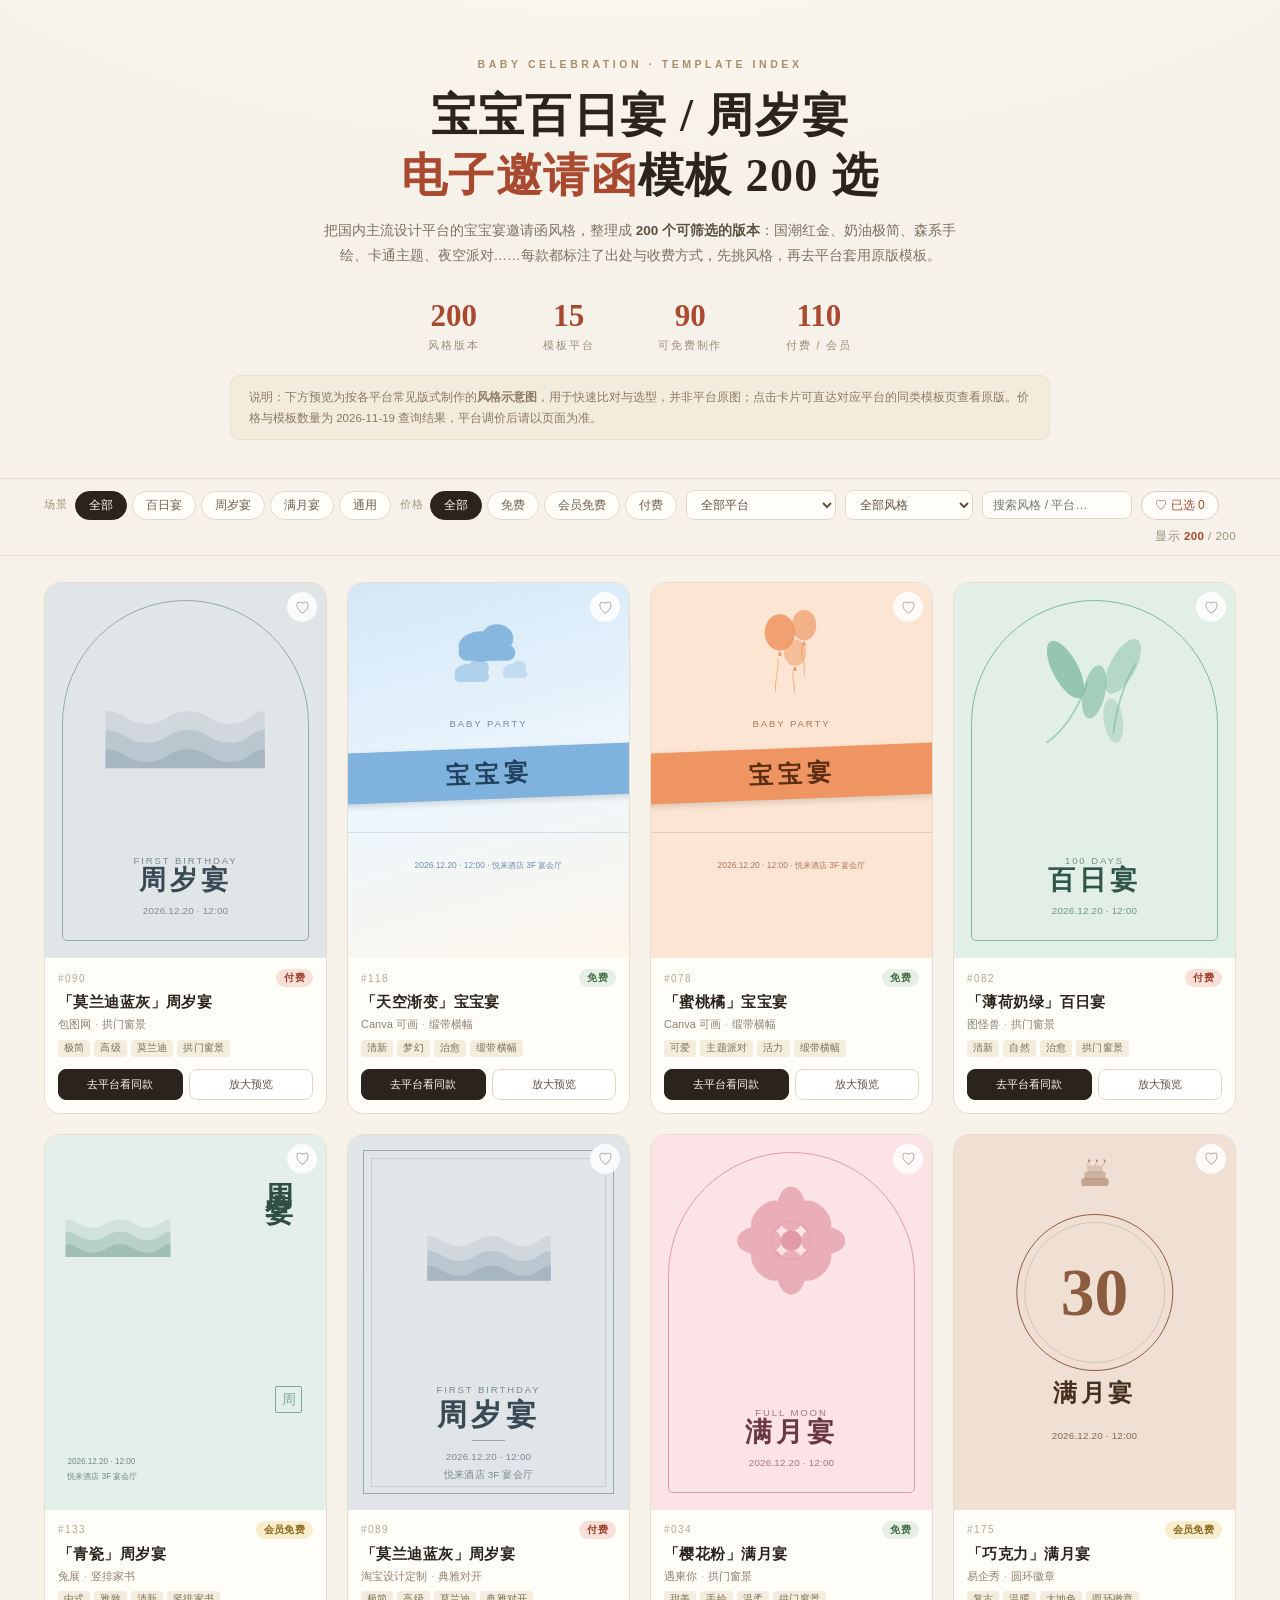
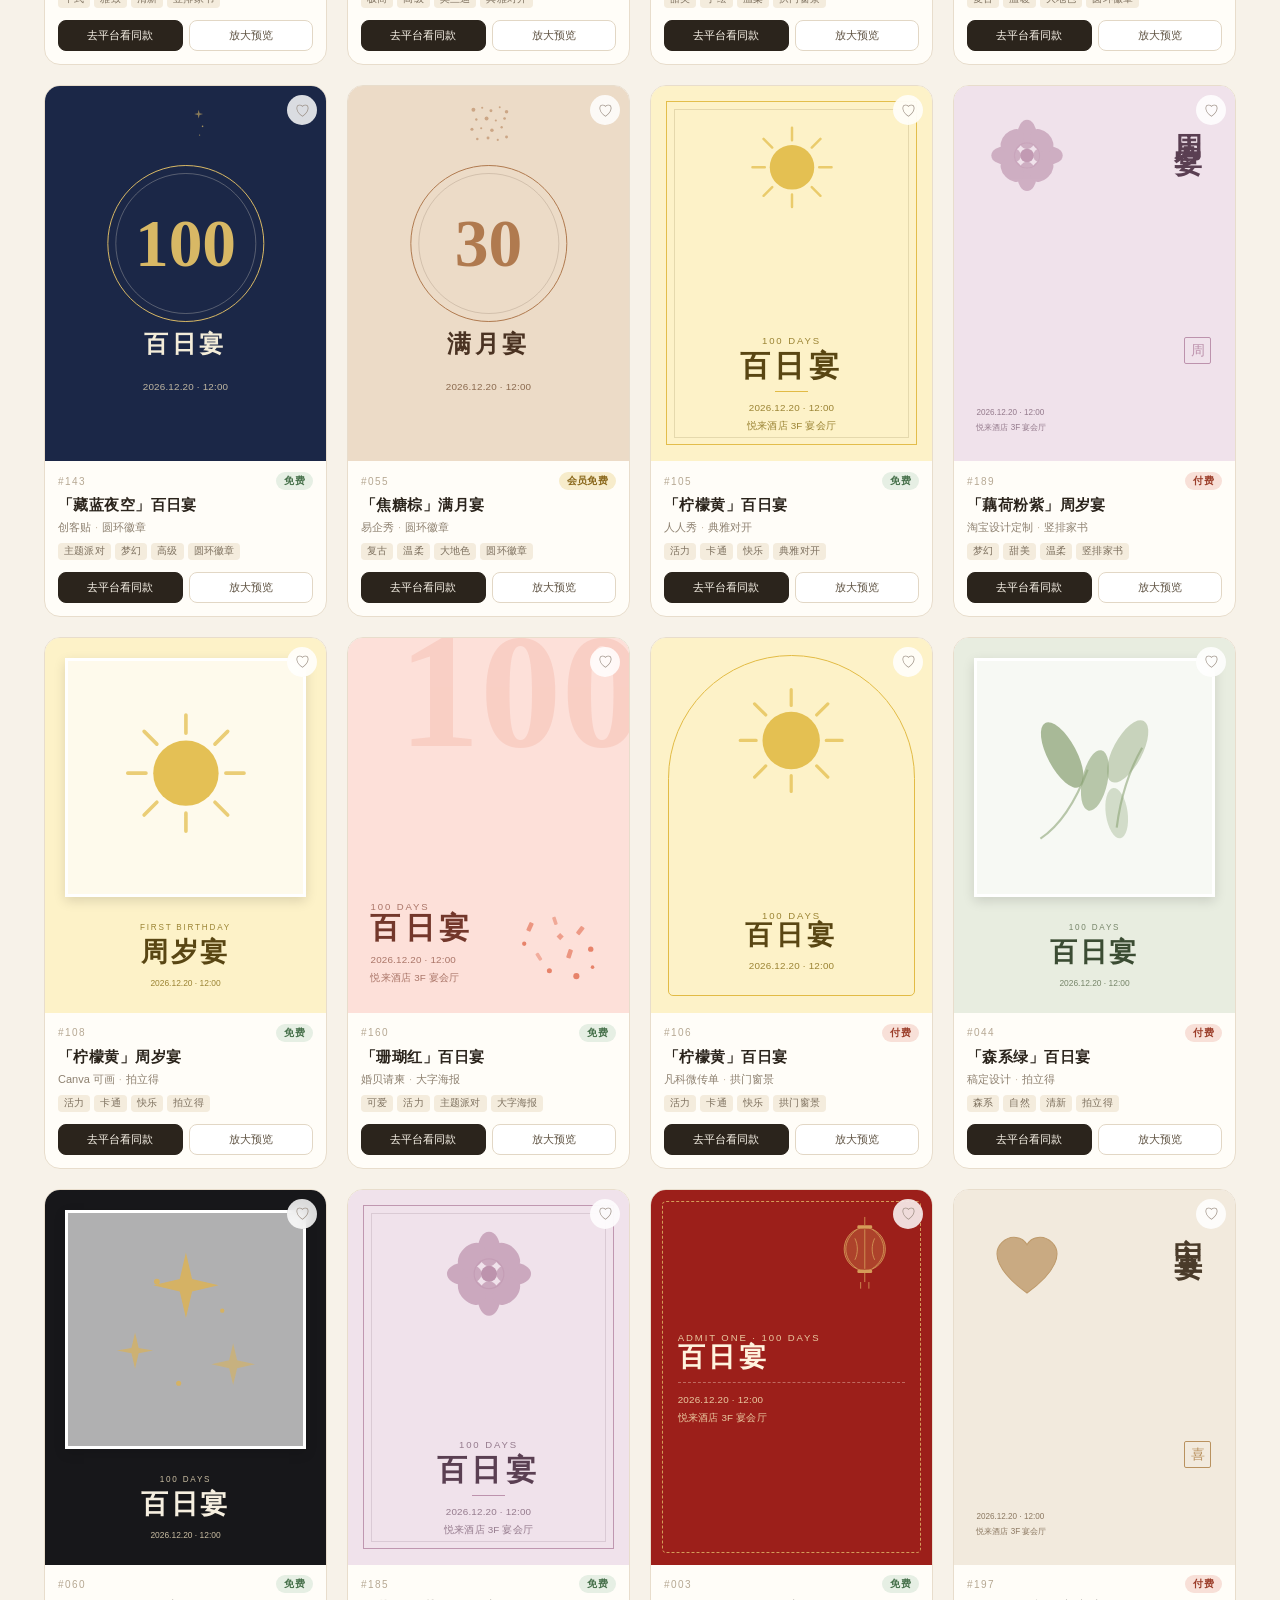
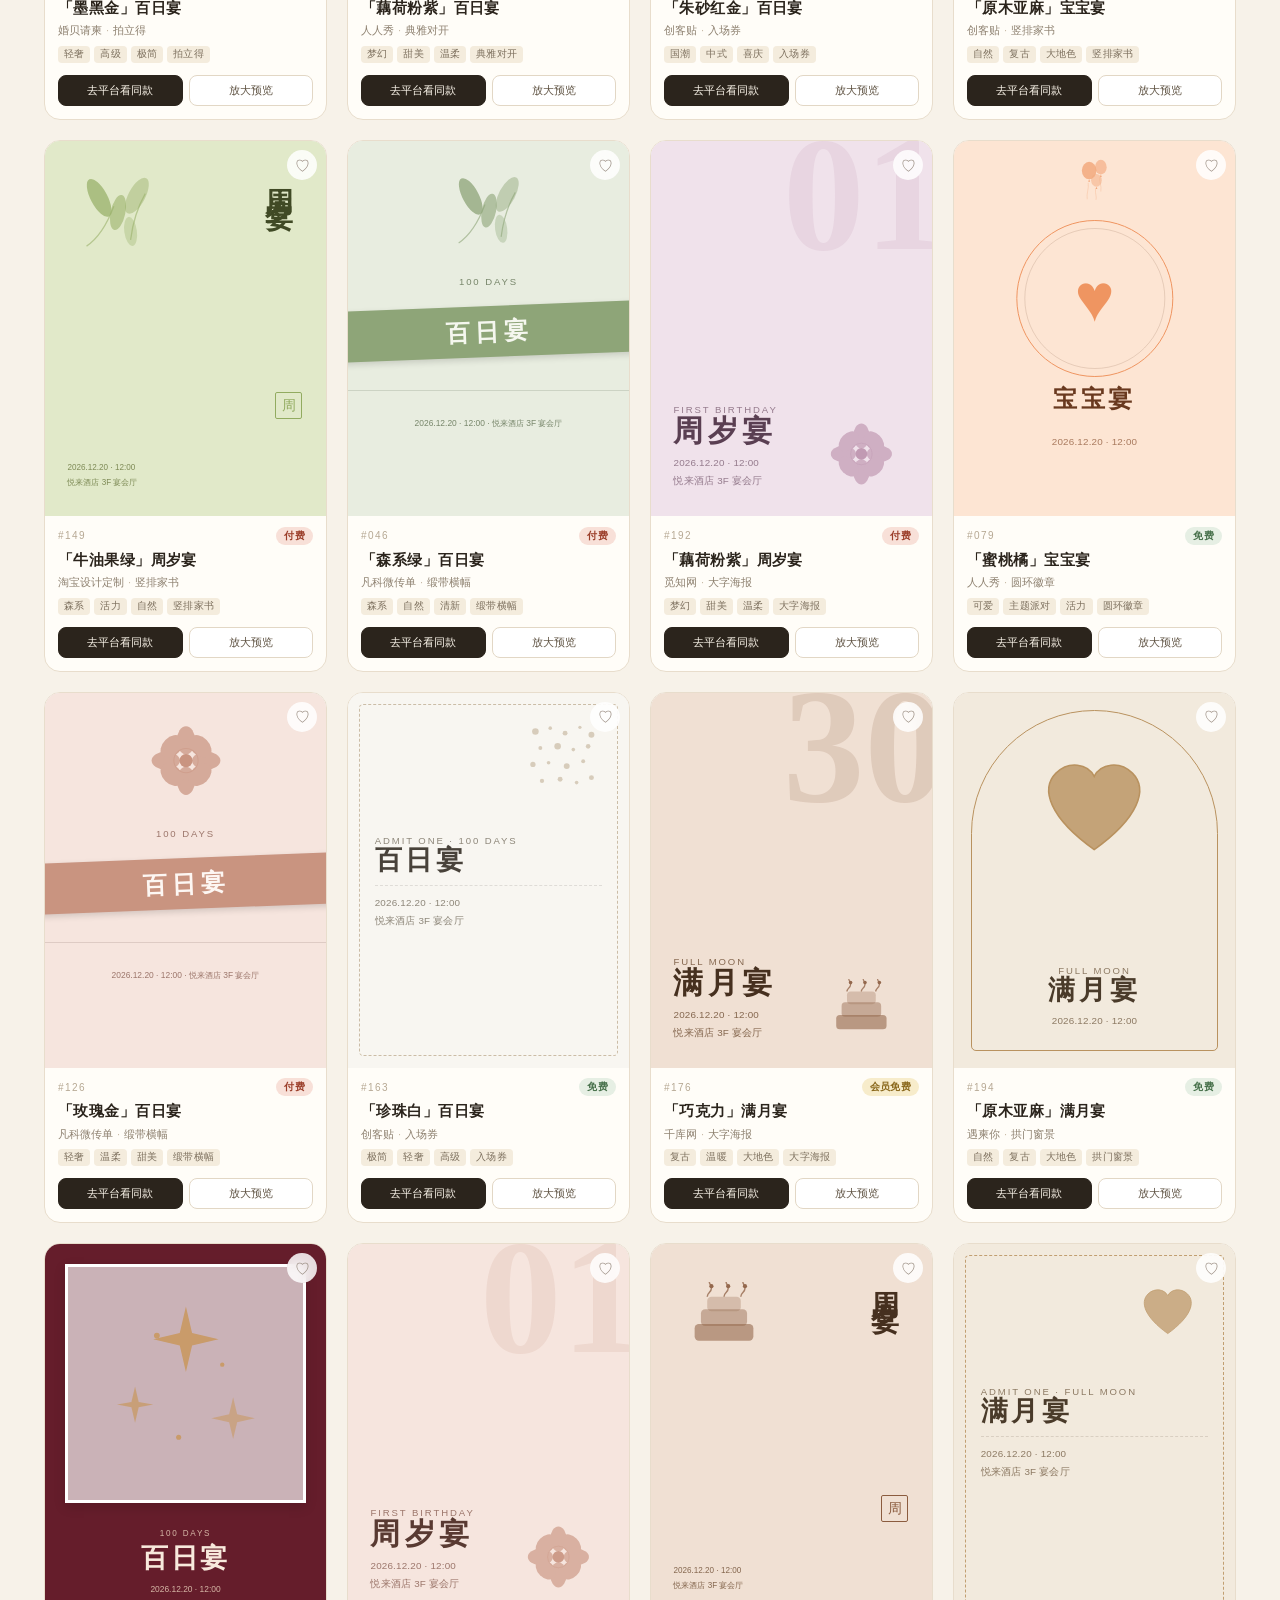
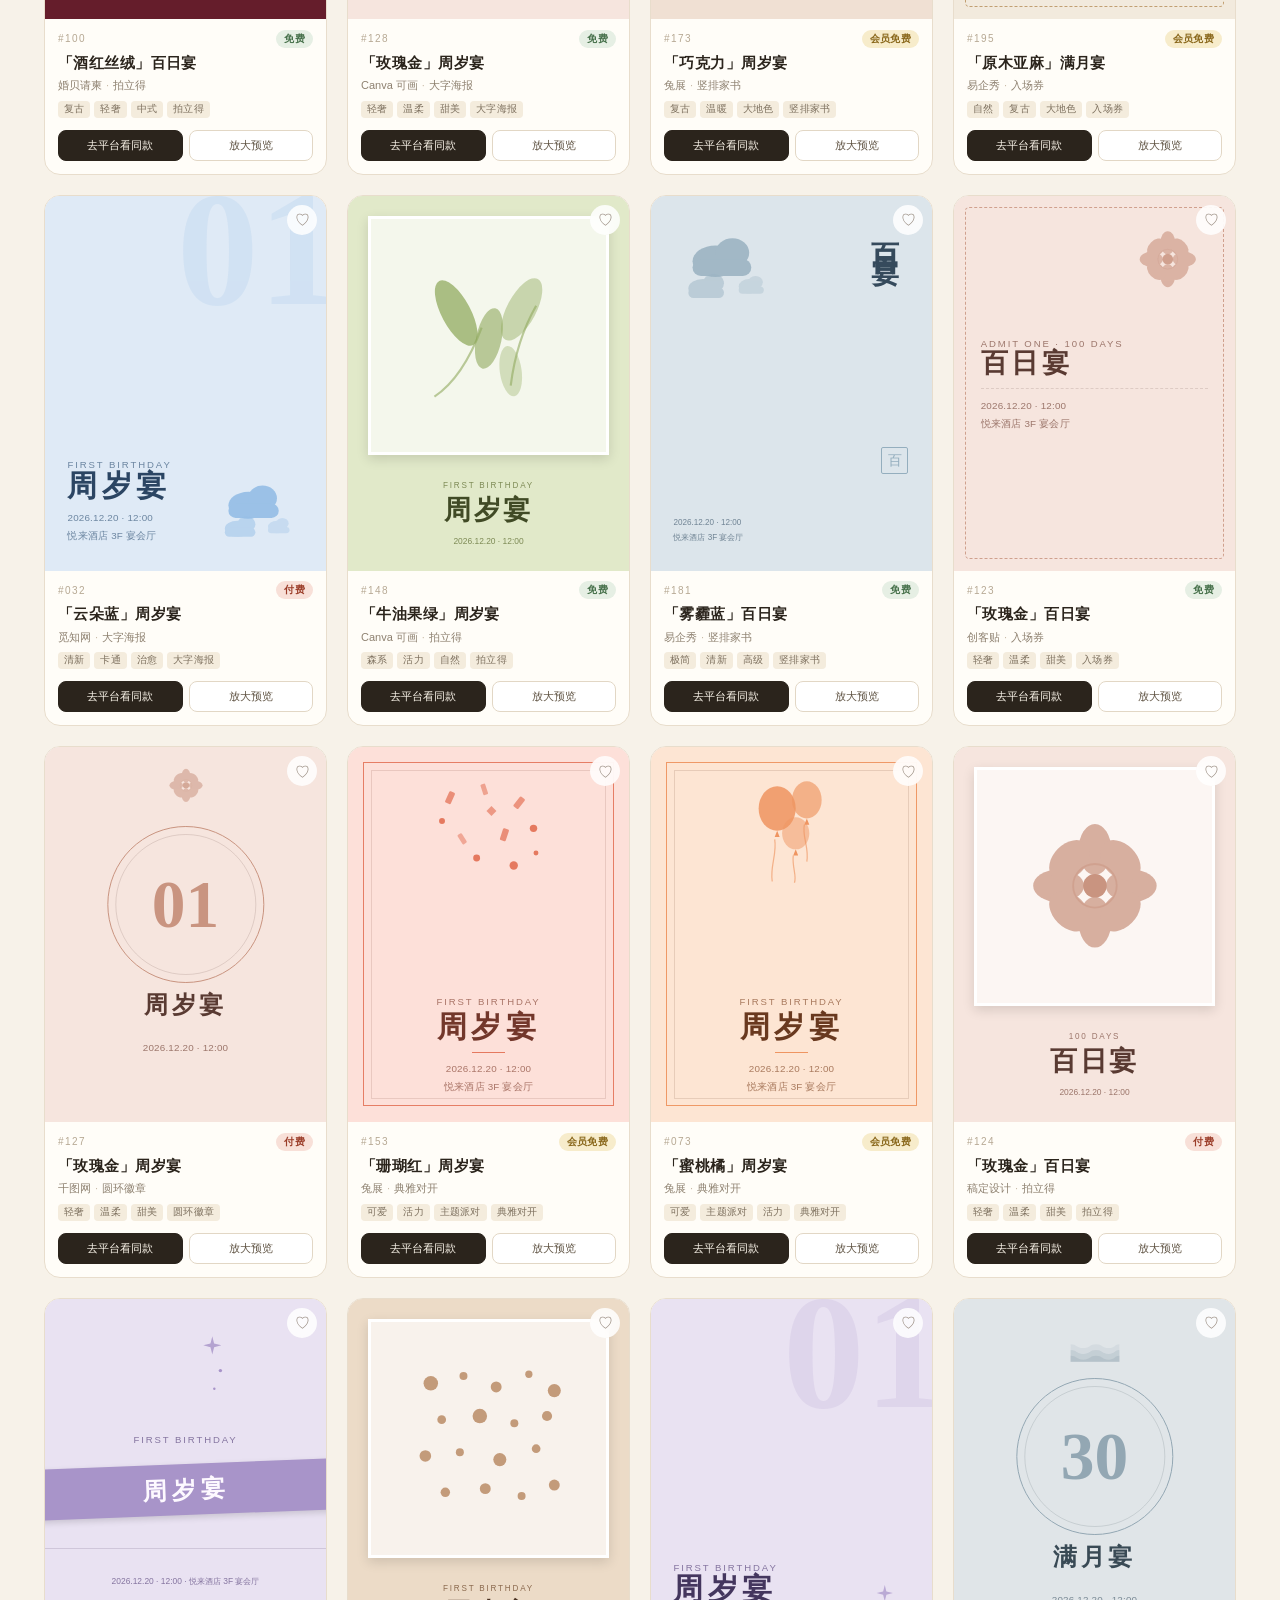
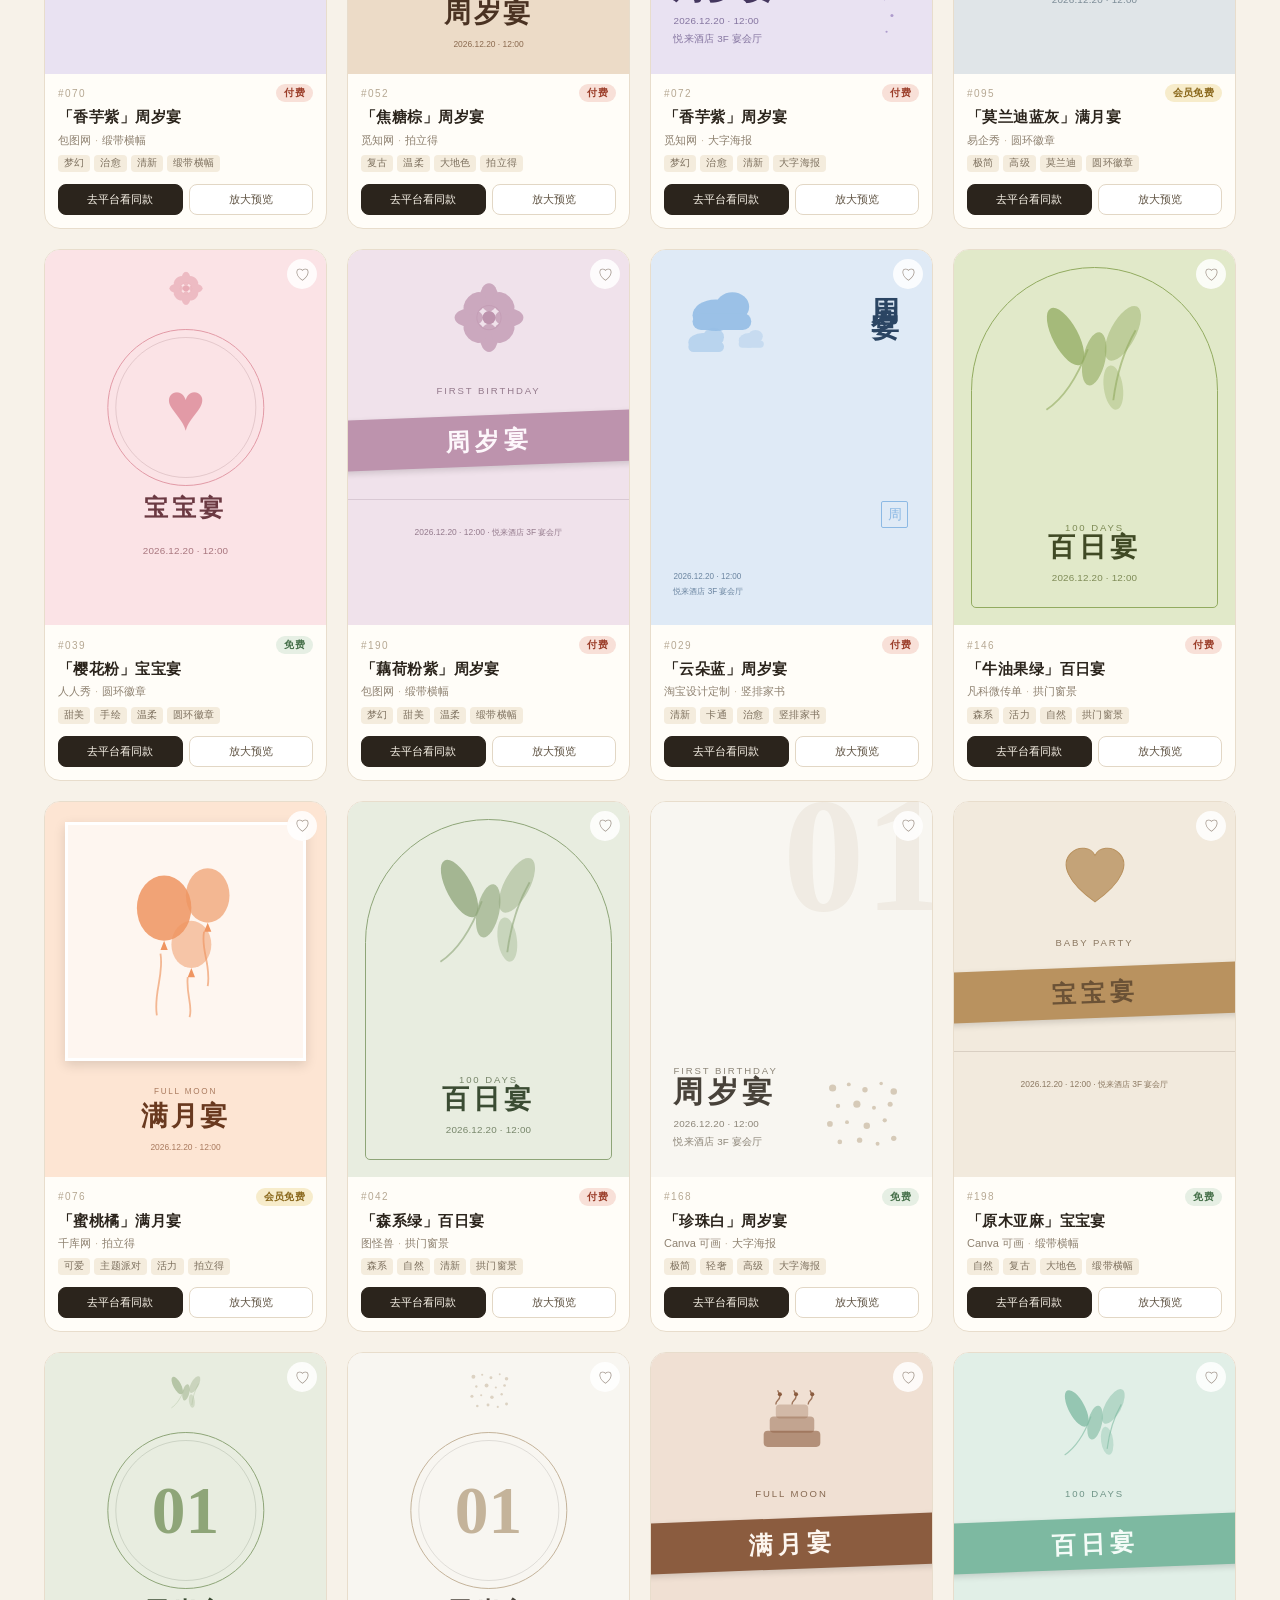
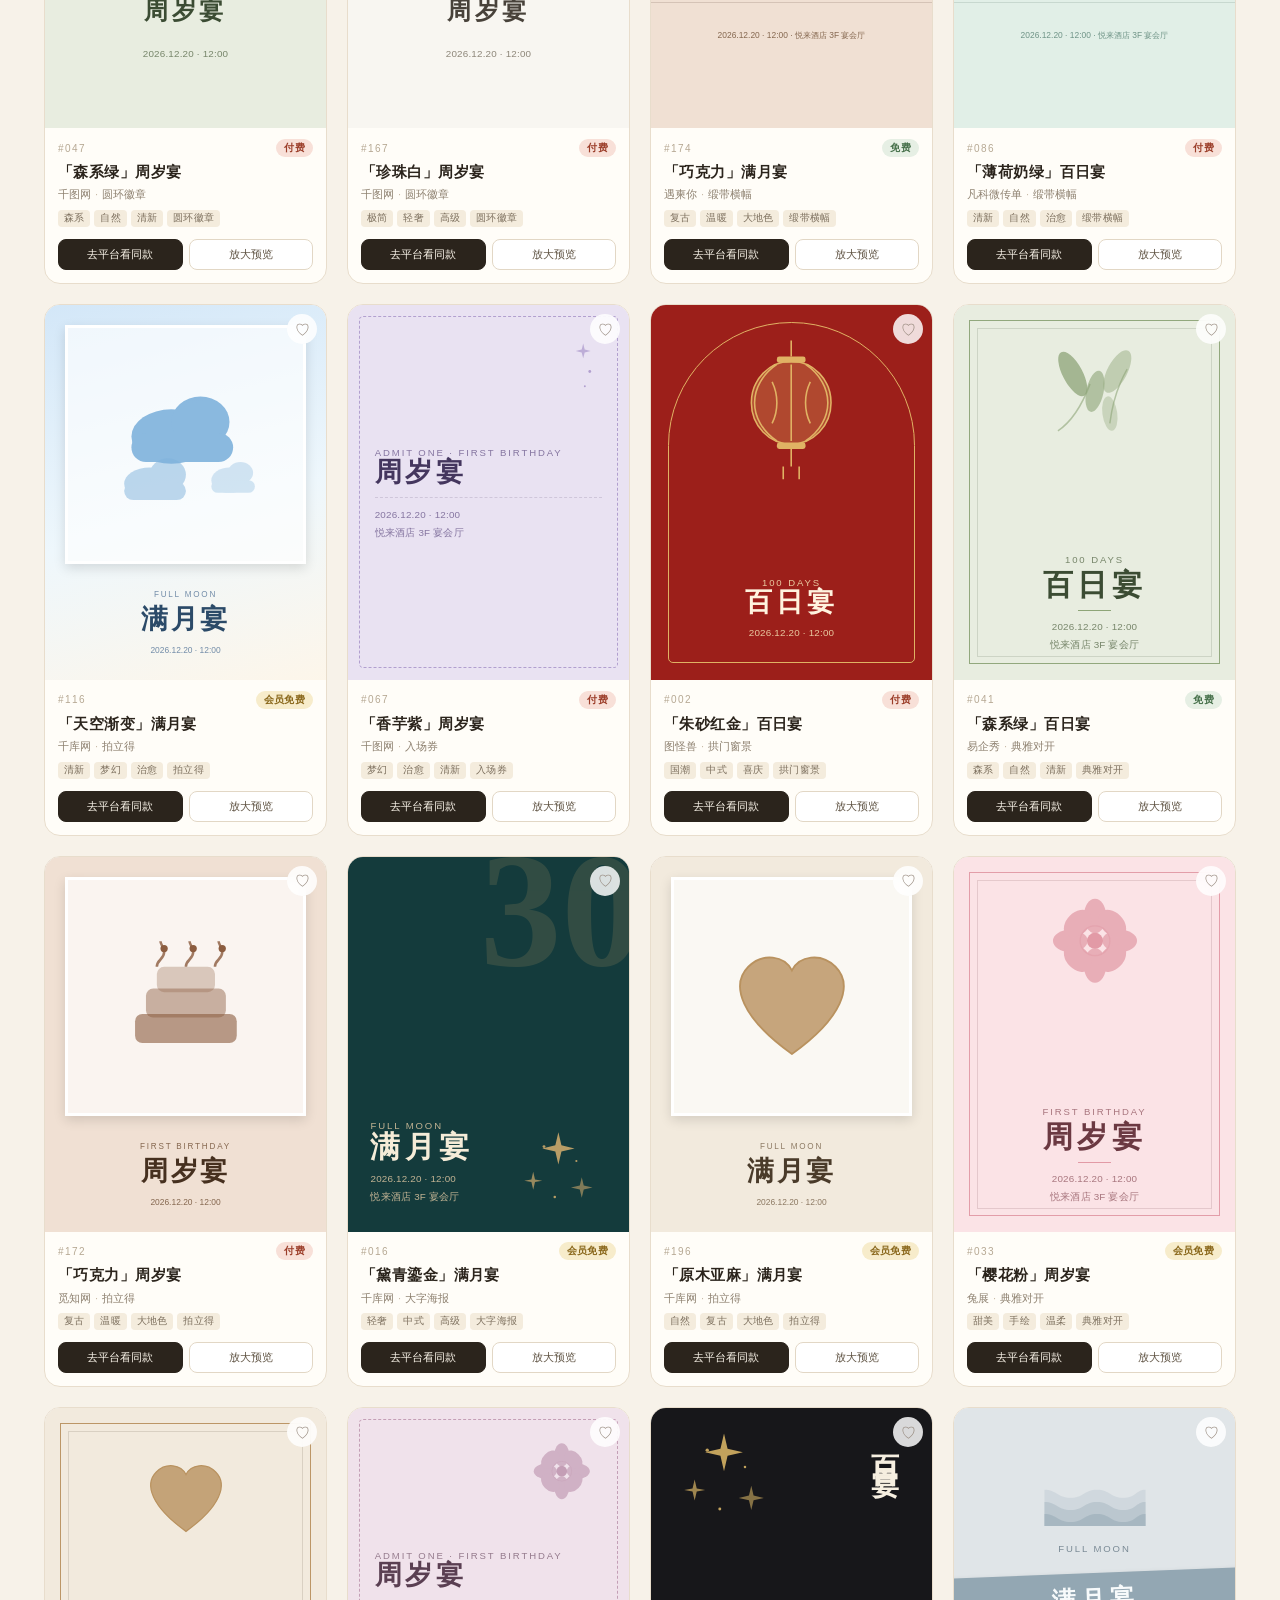
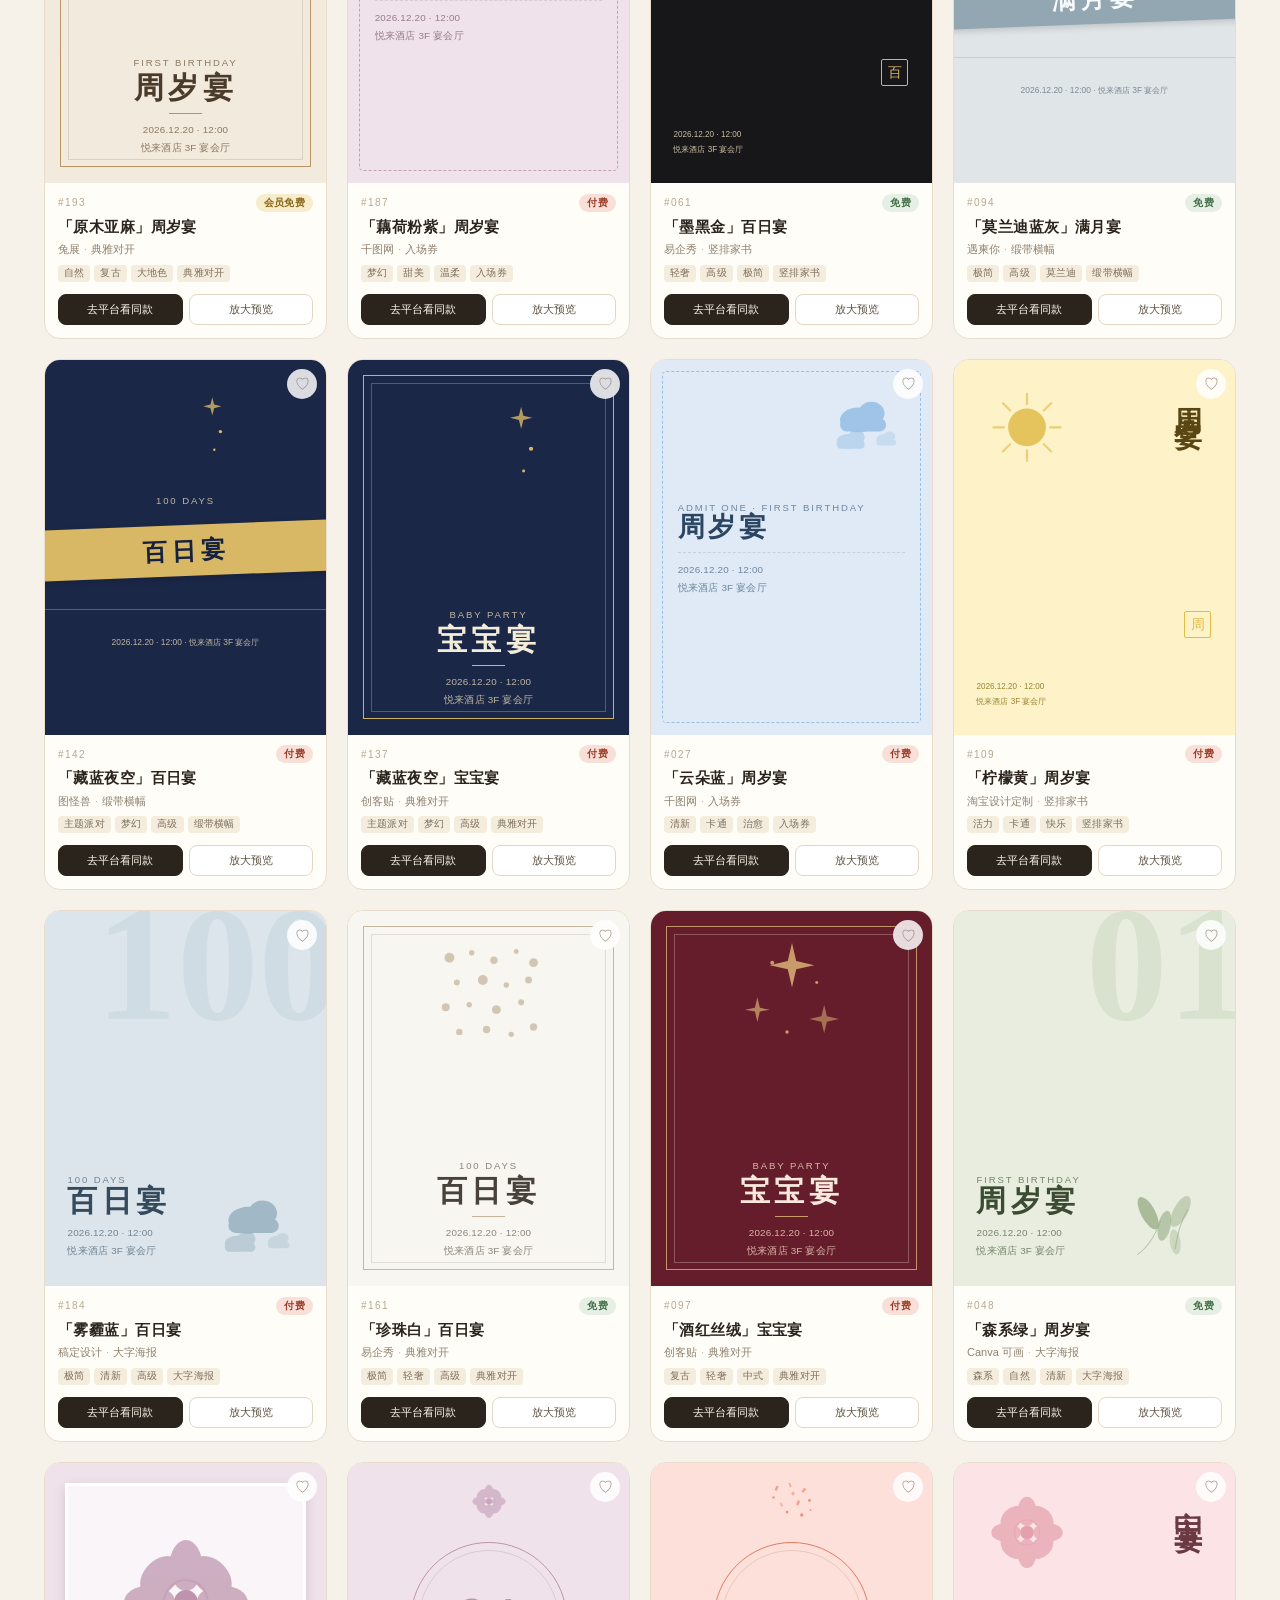
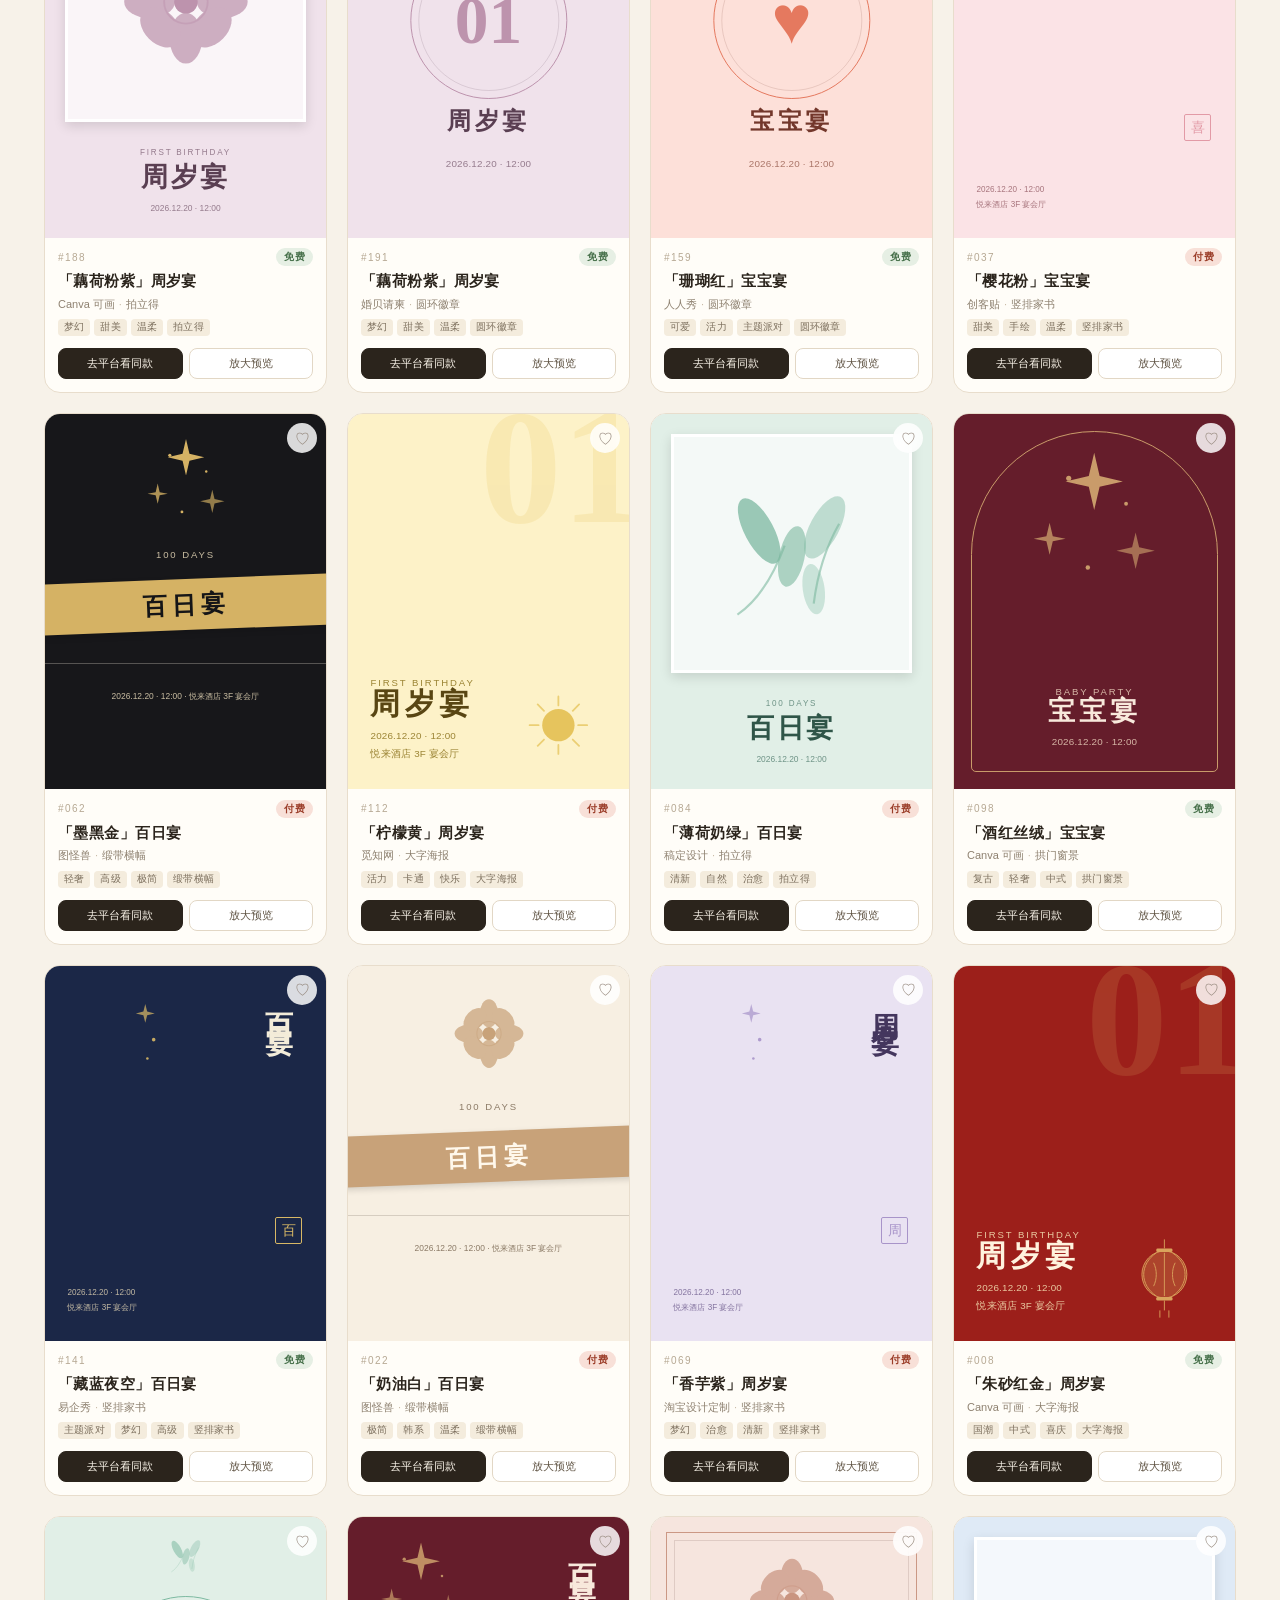
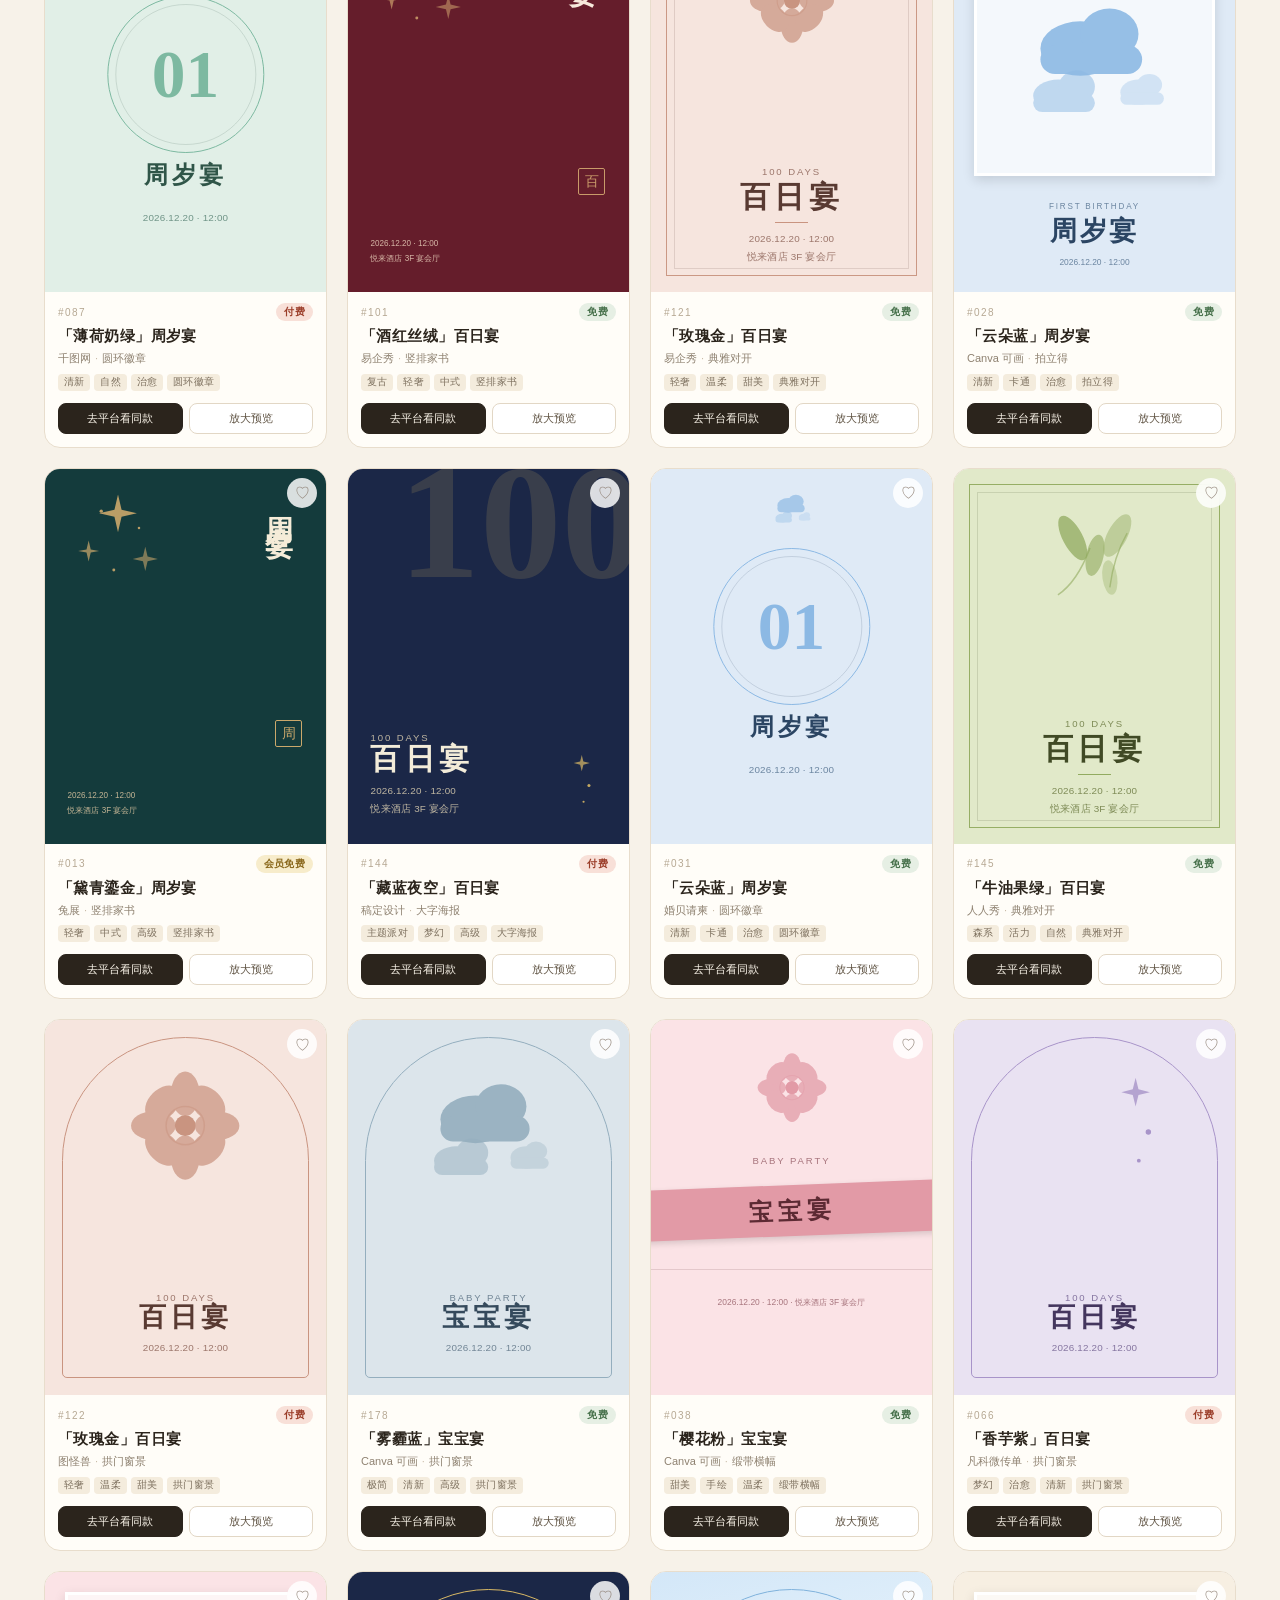
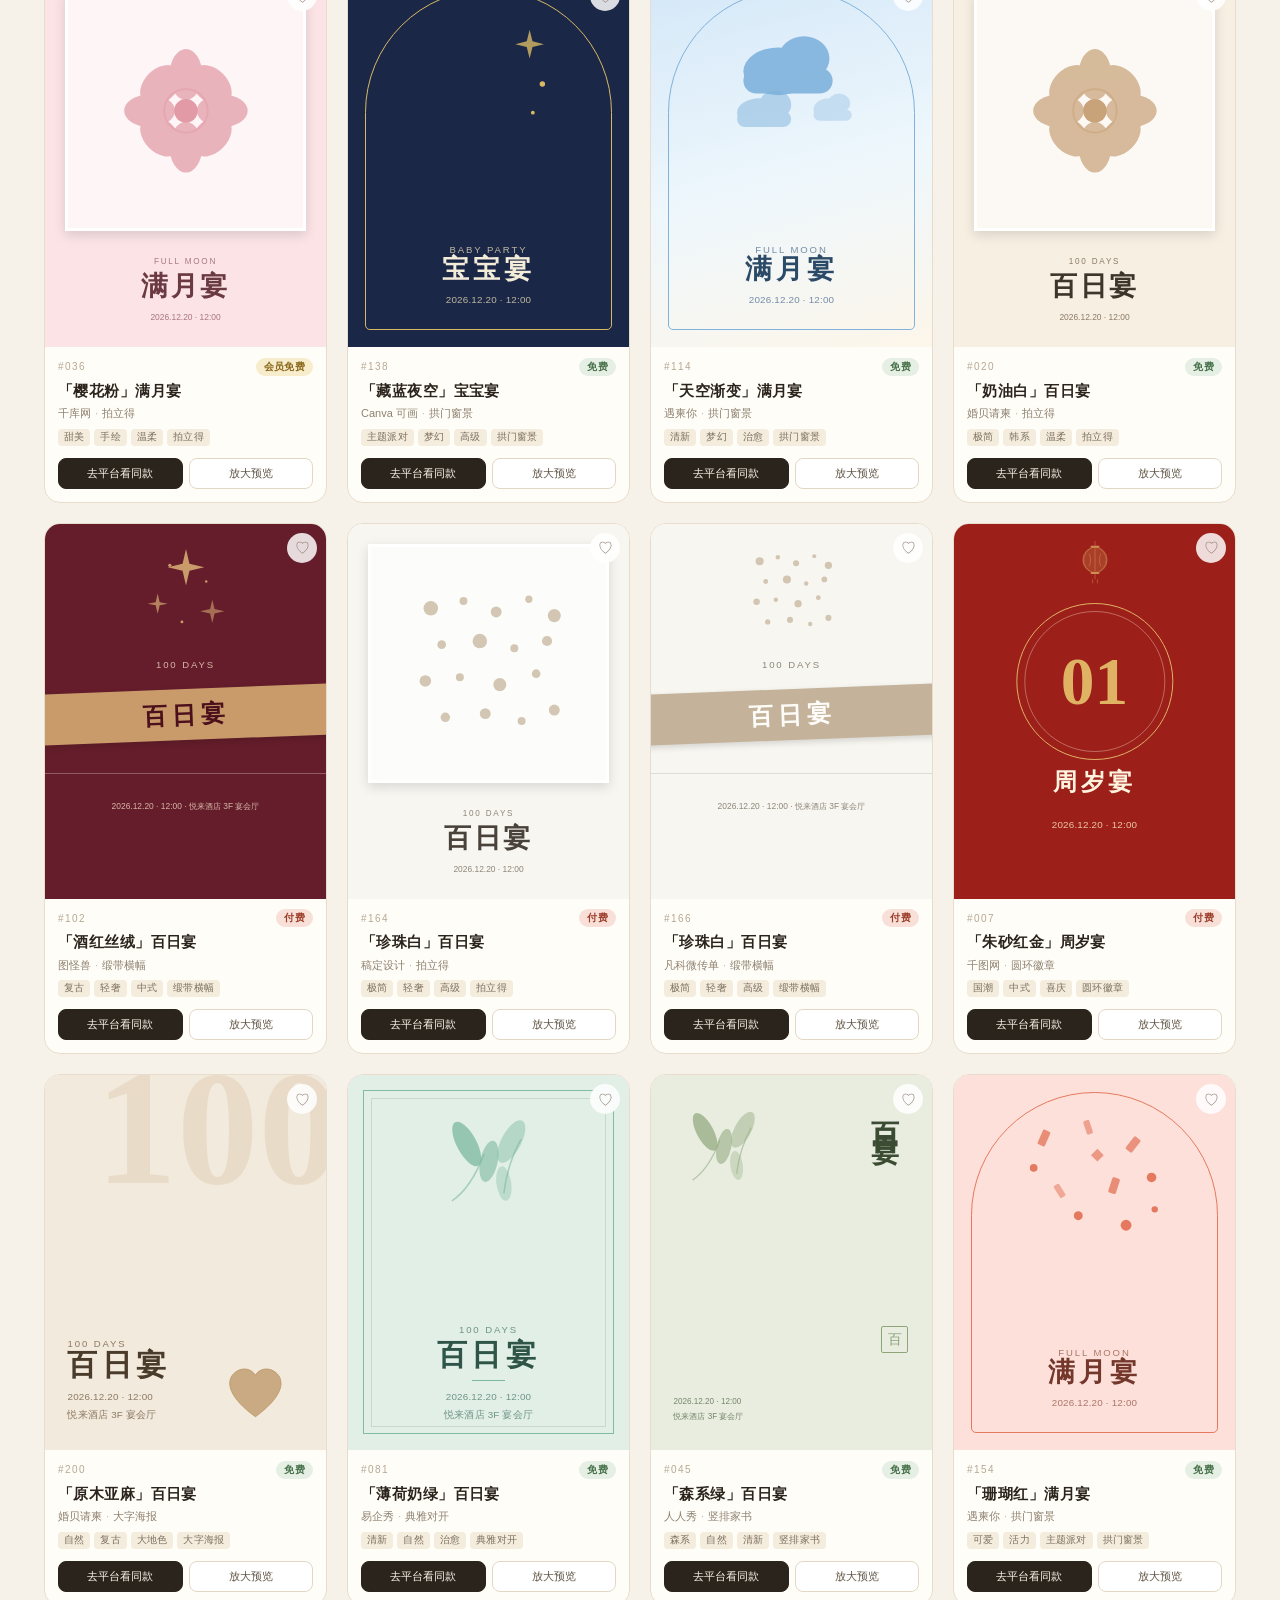
==== baby-invitation-gallery.html @ 77dd6050 "feat: 宝宝百日宴周岁宴邀请函模板搜集 Co-authored-by: traeagent <traeagent@users.noreply.github.com>" ====
<!DOCTYPE html>
<html lang="zh-CN">
<head>
<meta charset="UTF-8">
<meta name="viewport" content="width=device-width, initial-scale=1">
<title>宝宝百日宴 / 周岁宴 · 电子邀请函模板 200 选</title>
<style>
:root{
  --serif: "Noto Serif CJK SC","Noto Serif SC","Songti SC","STSong","SimSun",serif;
  --sans: -apple-system,BlinkMacSystemFont,"PingFang SC","Microsoft YaHei","Noto Sans CJK SC",sans-serif;
  --paper: #f7f2e9;
  --card: #fffdf8;
  --ink: #2b241c;
  --muted: #8a7f70;
  --line: #e8ddcc;
  --accent: #a94a30;
}
*{box-sizing:border-box}
html{scroll-behavior:smooth}
body{
  margin:0; background:var(--paper); color:var(--ink); font-family:var(--sans);
  -webkit-font-smoothing:antialiased;
  background-image: radial-gradient(1100px 420px at 50% -140px, #fdf9f1 0%, rgba(253,249,241,0) 70%);
}
a{color:inherit}
button{font-family:inherit}

/* ---------- header ---------- */
.hero{max-width:1180px;margin:0 auto;padding:58px 24px 8px;text-align:center}
.kicker{font-size:10.5px;letter-spacing:.34em;color:#a58e6d;font-weight:600}
.hero h1{font-family:var(--serif);font-weight:600;font-size:clamp(27px,4.2vw,46px);letter-spacing:.03em;line-height:1.3;margin:16px 0 12px}
.hero h1 em{font-style:normal;color:var(--accent)}
.hero .sub{max-width:660px;margin:0 auto;color:#7d7161;font-size:13.5px;line-height:1.9}
.hero .sub b{color:#5d5142;font-weight:600}
.stats{display:flex;justify-content:center;gap:clamp(26px,6vw,64px);margin:30px 0 6px}
.stat b{display:block;font-family:var(--serif);font-size:31px;font-weight:600;color:var(--accent);line-height:1.1}
.stat span{display:block;font-size:11px;letter-spacing:.16em;color:#9b8e7c;margin-top:5px}
.disclaimer{max-width:820px;margin:22px auto 0;padding:11px 18px;font-size:11.5px;line-height:1.8;color:#8a7a63;background:#f3ebdb;border:1px solid #eadfc9;border-radius:10px;text-align:left}

/* ---------- toolbar ---------- */
.toolbar{position:sticky;top:0;z-index:40;margin-top:30px;background:rgba(247,242,233,.9);backdrop-filter:blur(16px);-webkit-backdrop-filter:blur(16px);border-top:1px solid var(--line);border-bottom:1px solid var(--line)}
.toolbar-inner{max-width:1240px;margin:0 auto;padding:11px 24px;display:flex;align-items:center;gap:9px;flex-wrap:wrap}
.group{display:flex;gap:5px;flex-wrap:wrap;align-items:center}
.group .glabel{font-size:10.5px;color:#a2947f;letter-spacing:.08em;margin-right:2px}
.chip{border:1px solid #e3d8c6;background:#fffdf8;color:#6d6152;padding:5px 13px;border-radius:999px;font-size:12px;cursor:pointer;transition:.18s;white-space:nowrap}
.chip:hover{border-color:#c9b89c;color:#4a3f31}
.chip.active{background:var(--ink);border-color:var(--ink);color:#fdf7ec}
.fav-chip{border-color:#e0c9c2;color:#a34a30}
.fav-chip.active{background:var(--accent);border-color:var(--accent);color:#fff}
.ctrl{border:1px solid #e3d8c6;background:#fffdf8;color:#5d5244;font-size:12px;padding:6px 10px;border-radius:8px;outline:none;max-width:150px}
.ctrl:focus{border-color:#c0a887}
.search{width:170px}
.count{margin-left:auto;font-size:11.5px;color:#9b8e7c;letter-spacing:.04em;white-space:nowrap}
.count b{color:var(--accent);font-weight:600}

/* ---------- grid ---------- */
.wrap{max-width:1240px;margin:26px auto 0;padding:0 24px}
.grid{display:grid;grid-template-columns:repeat(auto-fill,minmax(224px,1fr));gap:20px}
.card{position:relative;background:var(--card);border:1px solid var(--line);border-radius:16px;overflow:hidden;display:flex;flex-direction:column;transition:transform .24s ease, box-shadow .24s ease, opacity .2s}
.card:hover{transform:translateY(-4px);box-shadow:0 20px 36px -20px rgba(74,54,32,.45)}
.card.hidden{display:none}
.thumb{position:relative;aspect-ratio:3/4;overflow:hidden;container-type:inline-size;background:#eee;cursor:zoom-in}
.thumb .inv{position:absolute;inset:0}
.fav{position:absolute;top:9px;right:9px;z-index:5;width:30px;height:30px;border-radius:50%;border:none;background:rgba(255,255,255,.84);backdrop-filter:blur(6px);color:#93867a;font-size:15px;line-height:1;cursor:pointer;display:grid;place-items:center;transition:.18s}
.fav:hover{color:#c2452d;transform:scale(1.08)}
.fav.on{color:#c2452d;background:#fff;box-shadow:0 3px 10px rgba(0,0,0,.12)}
.cardbody{padding:11px 13px 13px;display:flex;flex-direction:column;gap:4px;flex:1}
.rowline{display:flex;align-items:center;justify-content:space-between;gap:6px}
.idx{font-size:10px;letter-spacing:.14em;color:#b6a893;font-variant-numeric:tabular-nums}
.price{font-size:10px;padding:2px 8px;border-radius:999px;font-weight:600;letter-spacing:.03em;white-space:nowrap}
.price.free{background:#e6efe4;color:#46704a}
.price.member{background:#f7eccb;color:#8a681c}
.price.paid{background:#f8e0d8;color:#9b3d29}
.card h3{font-family:var(--serif);font-size:14.5px;font-weight:600;letter-spacing:.03em;margin:1px 0 0;line-height:1.4}
.meta2{font-size:11px;color:#8e8170;line-height:1.6;display:flex;gap:4px;flex-wrap:wrap}
.meta2 .dot{color:#c9bca8}
.tags{display:flex;gap:4px;flex-wrap:wrap;margin-top:2px}
.tag{font-size:9.5px;color:#7d705e;background:#f4ecdd;padding:2px 6px;border-radius:4px;letter-spacing:.02em}
.actions{margin-top:8px;display:flex;gap:6px}
.actions a,.actions button{flex:1;font-size:11px;text-align:center;padding:7px 2px;border-radius:8px;border:1px solid #e2d7c5;background:#fff;color:#615545;text-decoration:none;cursor:pointer;transition:.18s}
.actions a{background:#2b241c;border-color:#2b241c;color:#fdf7ec}
.actions a:hover{background:#3d3327}
.actions button:hover{border-color:#c1ac8d;background:#faf4e9}
.empty{display:none;text-align:center;padding:70px 0;color:#9b8e7c;font-size:13px}
.empty.show{display:block}

/* ---------- notes ---------- */
.notes{max-width:1180px;margin:58px auto 0;padding:0 24px}
.notes h2{font-family:var(--serif);font-size:22px;font-weight:600;letter-spacing:.04em;margin:0 0 6px}
.notes .lead{font-size:12.5px;color:#8a7f70;margin:0 0 18px;line-height:1.8}
.tips{display:grid;grid-template-columns:repeat(auto-fit,minmax(240px,1fr));gap:14px;margin-bottom:34px}
.tip{background:var(--card);border:1px solid var(--line);border-radius:14px;padding:18px 20px}
.tip b{display:block;font-family:var(--serif);font-size:15px;margin-bottom:6px;color:#4a3c2c}
.tip span{font-size:12px;line-height:1.85;color:#857966}
.tablebox{background:var(--card);border:1px solid var(--line);border-radius:14px;overflow:auto}
table{width:100%;border-collapse:collapse;min-width:680px}
th,td{padding:11px 14px;text-align:left;font-size:12px;border-bottom:1px solid #f0e7d8;vertical-align:top;line-height:1.6}
th{background:#f5eddf;font-size:11px;letter-spacing:.08em;color:#7d6c55;font-weight:600;white-space:nowrap}
tr:last-child td{border-bottom:none}
td.plat{font-weight:600;white-space:nowrap}
td a{color:#a94a30;text-decoration:none;border-bottom:1px solid rgba(169,74,48,.3)}
td a:hover{border-bottom-color:#a94a30}
.mini{display:inline-block;font-size:9.5px;padding:1px 7px;border-radius:999px;margin-left:6px;vertical-align:1px}
.mini.free{background:#e6efe4;color:#46704a}
.mini.member{background:#f7eccb;color:#8a681c}
.mini.paid{background:#f8e0d8;color:#9b3d29}
.foot{max-width:1180px;margin:46px auto 0;padding:24px 24px 54px;border-top:1px solid var(--line);font-size:11px;color:#a39683;line-height:1.9}
.foot b{color:#7d7161}

/* ---------- modal ---------- */
.modal{position:fixed;inset:0;z-index:80;display:none;align-items:center;justify-content:center;padding:20px;background:rgba(38,29,19,.55);backdrop-filter:blur(5px)}
.modal.open{display:flex}
.panel{position:relative;background:#fdf9f1;border-radius:20px;width:100%;max-width:860px;max-height:90vh;overflow:auto;display:grid;grid-template-columns:330px 1fr;box-shadow:0 40px 90px rgba(0,0,0,.38)}
.preview{padding:22px;background:#f3ecdf;display:flex;align-items:center;justify-content:center;border-radius:20px 0 0 20px}
.preview .thumb{width:100%;border-radius:10px;box-shadow:0 16px 34px rgba(60,40,20,.22);cursor:default}
.info{padding:28px 30px 26px;display:flex;flex-direction:column}
.info .mclose{position:absolute;top:16px;right:18px;width:32px;height:32px;border-radius:50%;border:1px solid #e4d8c6;background:#fffdf8;color:#7c6f5e;font-size:18px;cursor:pointer}
.info h2{font-family:var(--serif);font-size:25px;font-weight:600;line-height:1.35;margin:4px 38px 10px 0}
.info .imeta{font-size:12px;color:#8a7d6b;line-height:1.9;margin-bottom:12px}
.info .imeta b{color:#5c4f3e;font-weight:600}
.info .desc{font-size:12.5px;line-height:1.9;color:#6f6252;margin:10px 0 16px}
.info .tagrow{display:flex;gap:5px;flex-wrap:wrap;margin-bottom:18px}
.info .tagrow .tag{font-size:10px;padding:3px 8px}
.ibtn{display:block;text-align:center;text-decoration:none;font-size:13px;padding:11px;border-radius:10px;margin-top:8px;cursor:pointer;border:1px solid #e0d4c1;background:#fff;color:#5c4f3e}
.ibtn.primary{background:#2b241c;border-color:#2b241c;color:#fdf7ec}
.ibtn:hover{filter:brightness(1.05)}
.hint{font-size:10.5px;color:#a39683;line-height:1.7;margin-top:12px}

@media(max-width:900px){
  .grid{grid-template-columns:repeat(auto-fill,minmax(190px,1fr));gap:16px}
  .panel{grid-template-columns:1fr;max-width:440px}
  .preview{border-radius:20px 20px 0 0;padding:18px}
  .preview .thumb{width:70%;max-width:230px}
}
@media(max-width:560px){
  .hero{padding-top:40px}
  .stats{gap:26px}
  .grid{grid-template-columns:repeat(2,1fr);gap:12px}
  .card h3{font-size:13px}
  .actions{flex-direction:column}
  .count{margin-left:0;width:100%}
  .toolbar-inner{padding:9px 14px;gap:7px}
  .ctrl{max-width:100%}
  .search{width:100%}
  .wrap,.notes{padding:0 14px}
  .cardbody{padding:9px 10px 11px}
  .info{padding:22px 20px}
}

/* ---------- invitation preview design system ---------- */
.inv{background:var(--bg);color:var(--ink);overflow:hidden;font-family:var(--sans)}
.inv .eyebrow{font-size:3.4cqw;letter-spacing:.2em;color:var(--sub);font-weight:500;text-transform:uppercase}
.inv .main{font-family:var(--serif);font-size:10.5cqw;letter-spacing:.14em;line-height:1.12;font-weight:600}
.inv .meta{font-size:3.5cqw;line-height:1.85;color:var(--sub);letter-spacing:.02em}
.inv .motif{color:var(--accent);pointer-events:none}
.inv .motif svg{display:block;width:100%;height:100%}

/* center */
.l-center .frame{position:absolute;inset:5.5cqw;border:1px solid var(--accent);opacity:.95}
.l-center .frame::after{content:"";position:absolute;inset:2.3cqw;border:1px solid var(--line)}
.l-center .motif{position:absolute;top:8cqw;left:50%;transform:translateX(-50%);width:62%;height:33%}
.l-center .txt{position:absolute;left:10cqw;right:10cqw;bottom:9cqw;text-align:center}
.l-center .main{margin-top:1.6cqw}
.l-center .rule{width:12cqw;height:1px;background:var(--accent);margin:2.6cqw auto}

/* arch */
.l-arch{padding:6cqw}
.l-arch .arch{position:relative;width:100%;height:100%;border:1px solid var(--accent);border-radius:50cqw 50cqw 2cqw 2cqw;overflow:hidden}
.l-arch .motif{position:absolute;top:3cqw;left:12%;width:76%;height:47%}
.l-arch .txt{position:absolute;left:5cqw;right:5cqw;bottom:7cqw;text-align:center}
.l-arch .main{font-size:9.5cqw}
.l-arch .meta{margin-top:2cqw}

/* ticket */
.l-ticket{padding:7cqw 6.5cqw}
.l-ticket::before{content:"";position:absolute;inset:4cqw;border:1px dashed var(--accent);border-radius:1.5cqw;opacity:.85}
.l-ticket .motif{position:absolute;top:8cqw;right:7cqw;width:34%;height:22%;opacity:.85}
.l-ticket .txt{position:absolute;left:9.5cqw;right:9.5cqw;top:38%}
.l-ticket .main{font-size:9.5cqw}
.l-ticket .dash{border-top:1px dashed var(--line);margin:3cqw 0}

/* polaroid */
.l-polaroid .photo{position:absolute;inset:7cqw 7cqw 31%;background:rgba(255,255,255,.66);border:1.1cqw solid #fff;box-shadow:0 1.6cqw 4cqw rgba(0,0,0,.13);display:flex;align-items:center;justify-content:center}
.l-polaroid .photo .motif{width:78%;height:78%}
.l-polaroid .cap{position:absolute;left:8cqw;right:8cqw;bottom:8cqw;text-align:center}
.l-polaroid .cap span{display:block;font-size:2.9cqw;letter-spacing:.22em;color:var(--sub)}
.l-polaroid .cap b{display:block;font-family:var(--serif);font-size:9.5cqw;letter-spacing:.1em;margin:.8cqw 0;font-weight:600}
.l-polaroid .cap i{font-style:normal;font-size:3cqw;color:var(--sub)}

/* vertical */
.l-vertical .motif{position:absolute;left:5cqw;top:6cqw;width:42%;height:28%;opacity:.9}
.l-vertical .vtext{position:absolute;top:9cqw;right:11cqw;height:56%;writing-mode:vertical-rl;font-family:var(--serif);font-size:10cqw;letter-spacing:.22em;line-height:1.2;font-weight:600}
.l-vertical .seal{position:absolute;right:8.5cqw;top:67%;width:9.5cqw;height:9.5cqw;border:1px solid var(--accent);color:var(--accent);display:grid;place-items:center;font-family:var(--serif);font-size:5cqw;border-radius:.7cqw}
.l-vertical .vmeta{position:absolute;left:8cqw;bottom:9cqw;max-width:40%;font-size:2.9cqw;color:var(--sub);line-height:1.8}

/* ribbon */
.l-ribbon .motif{position:absolute;top:6cqw;left:50%;transform:translateX(-50%);width:64%;height:27%}
.l-ribbon .top{position:absolute;top:36%;left:0;right:0;text-align:center}
.l-ribbon .band{position:absolute;top:44%;left:-3%;right:-3%;background:var(--accent);color:var(--on);text-align:center;padding:3.4cqw 0;font-family:var(--serif);font-size:8.6cqw;letter-spacing:.2em;transform:rotate(-2.2deg);box-shadow:0 1cqw 2.4cqw rgba(0,0,0,.14);font-weight:600}
.l-ribbon .foot{position:absolute;bottom:11cqw;left:0;right:0;text-align:center;font-size:3cqw;color:var(--sub)}

/* circle */
.l-circle .motif{position:absolute;top:5cqw;left:50%;transform:translateX(-50%);width:28%;height:13%;opacity:.75}
.l-circle .ring{position:absolute;top:21%;left:50%;transform:translateX(-50%);width:56cqw;height:56cqw;border:1px solid var(--accent);border-radius:50%;display:grid;place-items:center}
.l-circle .ring::after{content:"";position:absolute;inset:2.6cqw;border:1px solid var(--line);border-radius:50%}
.l-circle .num{font-family:var(--serif);font-size:24cqw;line-height:1;color:var(--accent);font-weight:600}
.l-circle > .main{position:absolute;top:65%;left:0;right:0;text-align:center;font-size:8.6cqw}
.l-circle > .meta{position:absolute;top:78%;left:0;right:0;text-align:center}

/* poster */
.l-poster .bignum{position:absolute;top:-7cqw;right:-5cqw;font-family:var(--serif);font-size:58cqw;line-height:.9;color:var(--accent);opacity:.16;font-weight:700}
.l-poster .motif{position:absolute;right:6cqw;bottom:6cqw;width:38%;height:24%;opacity:.9}
.l-poster .txt{position:absolute;left:8cqw;bottom:9cqw;right:37%}
.l-poster .main{font-size:10.5cqw}
.l-poster .meta{margin-top:2.2cqw}
</style>
</head>
<body>

<header class="hero">
  <div class="kicker">BABY CELEBRATION · TEMPLATE INDEX</div>
  <h1>宝宝百日宴 / 周岁宴<br><em>电子邀请函</em>模板 200 选</h1>
  <p class="sub">把国内主流设计平台的宝宝宴邀请函风格，整理成 <b>200 个可筛选的版本</b>：国潮红金、奶油极简、森系手绘、卡通主题、夜空派对……每款都标注了出处与收费方式，先挑风格，再去平台套用原版模板。</p>
  <div class="stats">
    <div class="stat"><b>200</b><span>风格版本</span></div>
    <div class="stat"><b>15</b><span>模板平台</span></div>
    <div class="stat"><b id="statFree">0</b><span>可免费制作</span></div>
    <div class="stat"><b id="statPaid">0</b><span>付费 / 会员</span></div>
  </div>
  <div class="disclaimer">说明：下方预览为按各平台常见版式制作的<b>风格示意图</b>，用于快速比对与选型，并非平台原图；点击卡片可直达对应平台的同类模板页查看原版。价格与模板数量为 2026-11-19 查询结果，平台调价后请以页面为准。</div>
</header>

<div class="toolbar">
  <div class="toolbar-inner">
    <div class="group" id="eventChips">
      <span class="glabel">场景</span>
      <button class="chip active" data-event="all">全部</button>
      <button class="chip" data-event="百日宴">百日宴</button>
      <button class="chip" data-event="周岁宴">周岁宴</button>
      <button class="chip" data-event="满月宴">满月宴</button>
      <button class="chip" data-event="宝宝宴">通用</button>
    </div>
    <div class="group" id="priceChips">
      <span class="glabel">价格</span>
      <button class="chip active" data-price="all">全部</button>
      <button class="chip" data-price="免费">免费</button>
      <button class="chip" data-price="会员免费">会员免费</button>
      <button class="chip" data-price="付费">付费</button>
    </div>
    <select class="ctrl" id="platformSel" aria-label="按平台筛选"></select>
    <select class="ctrl" id="styleSel" aria-label="按风格筛选"></select>
    <input class="ctrl search" id="searchInput" type="search" placeholder="搜索风格 / 平台…" aria-label="搜索">
    <button class="chip fav-chip" id="favBtn">♡ 已选 <span id="favCount">0</span></button>
    <div class="count">显示 <b id="shownCount">200</b> / 200</div>
  </div>
</div>

<main class="wrap">
  <div class="grid" id="grid"></div>
  <div class="empty" id="empty">没有匹配的版本，试试放宽筛选条件。</div>
</main>

<section class="notes">
  <h2>怎么从这 200 款里挑一款</h2>
  <p class="lead">先定场景和色系，再看排版与收费方式。宝宝宴通常发微信，优先选手机竖版（H5 或 3:4 海报）。</p>
  <div class="tips">
    <div class="tip"><b>01 · 先看长辈与朋友的接受度</b><span>发给长辈多的，选朱砂红金、酒红丝绒、青瓷这类中式配色；发给同龄朋友多的，奶油白、莫兰迪、森系更出片。</span></div>
    <div class="tip"><b>02 · 照片决定版式</b><span>有 1 张正脸萌照：拍立得、拱门窗景、圆环徽章最稳；有 3–6 张成长照：选竖排家书或多图 H5 翻页。</span></div>
    <div class="tip"><b>03 · 预算与版权</b><span>只想快速出片：婚贝、易企秀、人人秀的免费模板足够；要源文件或商用：图怪兽、稿定、千图、包图开会员；懒得改字：淘宝代做约 ¥9。</span></div>
  </div>

  <h2>平台收费与出处一览</h2>
  <p class="lead">以下为本次查询到的实际情况，点击平台名可跳转对应模板页。模板数量为平台页面显示的规模或专题数量。</p>
  <div class="tablebox">
    <table>
      <thead><tr><th>平台</th><th>宝宝宴模板情况</th><th>收费方式</th><th>入口</th></tr></thead>
      <tbody>
        <tr><td class="plat">婚贝请柬<span class="mini free">免费</span></td><td>上千套免费模板，含百日宴、满月、周岁，手机端 3–5 分钟制作</td><td>模板免费制作，无模板费</td><td><a href="https://www.hunbei.com/" target="_blank" rel="noopener">hunbei.com</a></td></tr>
        <tr><td class="plat">易企秀<span class="mini free">免费</span><span class="mini member">会员</span></td><td>宝宝宴 H5 专题，含“免费”“会员免费用”两类，平台称 10 万+ 模板</td><td>免费模板可直接用；部分标“会员免费用”</td><td><a href="https://store.eqxiu.com/list-h5/sc894932a895461/" target="_blank" rel="noopener">宝宝宴 H5 专题</a></td></tr>
        <tr><td class="plat">图怪兽<span class="mini paid">付费</span></td><td>“周岁邀请函”“周岁宴邀请函”专题，卡通、手绘、中国风、小清新等</td><td>个人 VIP ¥59/年、SVIP ¥99/年、连续包月 ¥29</td><td><a href="https://818ps.com/canvas/zhousuiyaoqinghan" target="_blank" rel="noopener">周岁邀请函专题</a></td></tr>
        <tr><td class="plat">稿定设计<span class="mini paid">付费</span></td><td>海报 / H5 邀请函模板库，支持在线改字换图</td><td>会员制；企业版 ¥798/年</td><td><a href="https://www.gaoding.com/" target="_blank" rel="noopener">gaoding.com</a></td></tr>
        <tr><td class="plat">凡科微传单<span class="mini paid">付费</span></td><td>“宝宝百日宴邀请函”等 H5 模板，微信扫码预览</td><td>单模板 ¥49，会员免费</td><td><a href="https://cd.fkw.com/template_173241.html" target="_blank" rel="noopener">百日宴模板页</a></td></tr>
        <tr><td class="plat">千图网<span class="mini paid">付费</span></td><td>约 30+ 张百日宴邀请函海报 / 展板素材，含源文件</td><td>VIP 下载，部分可在线编辑</td><td><a href="https://www.58pic.com/tupian-guanggao/bairiyanyaoqinghan.html" target="_blank" rel="noopener">百日宴邀请函</a></td></tr>
        <tr><td class="plat">包图网<span class="mini paid">付费</span></td><td>“百日宴”专题 539+ 图片素材，含 H5 请柬界面、迎宾展板</td><td>VIP 下载</td><td><a href="https://ibaotu.com/tupian/bairiyan.html" target="_blank" rel="noopener">百日宴素材</a></td></tr>
        <tr><td class="plat">千库网<span class="mini member">会员</span></td><td>宝宝百日宴/满月宴邀请函 Word、海报模板</td><td>会员免费下载</td><td><a href="https://588ku.com/" target="_blank" rel="noopener">588ku.com</a></td></tr>
        <tr><td class="plat">觅知网<span class="mini paid">付费</span></td><td>周岁邀请函、宝宝周岁宴海报、展板模板</td><td>VIP 下载</td><td><a href="https://m.51miz.com/so-muban/250078.html" target="_blank" rel="noopener">周岁邀请函专题</a></td></tr>
        <tr><td class="plat">创客贴<span class="mini free">免费</span><span class="mini paid">付费</span></td><td>邀请函模板分免费版与收费版，可在线替换照片文字</td><td>免费模板 0 元；收费模板多在 ¥10 以内</td><td><a href="https://www.chuangkit.com/" target="_blank" rel="noopener">chuangkit.com</a></td></tr>
        <tr><td class="plat">Canva 可画<span class="mini free">免费</span></td><td>海量邀请函模板，含生日、宝宝派对类，支持手机端编辑</td><td>免费模板 + Pro 会员素材</td><td><a href="https://www.canva.cn/" target="_blank" rel="noopener">canva.cn</a></td></tr>
        <tr><td class="plat">人人秀<span class="mini free">免费</span></td><td>百日宴 / 宝宝宴邀请函专题，标注“可商用”，3 分钟套用</td><td>免费 + 会员模板</td><td><a href="https://rrx.cn/content-a1fdam" target="_blank" rel="noopener">百日宴邀请函</a></td></tr>
        <tr><td class="plat">兔展<span class="mini member">会员</span></td><td>H5 邀请函模板库，宝宝宴 / 生日场景</td><td>免费 + 会员模板</td><td><a href="https://www.rabbitpre.com/" target="_blank" rel="noopener">rabbitpre.com</a></td></tr>
        <tr><td class="plat">遇柬你 App<span class="mini free">免费</span></td><td>满月、百日、生日请柬模板，手机 App 内直接制作</td><td>模板免费使用</td><td><a href="https://apps.apple.com/cn/app/id1622778333" target="_blank" rel="noopener">App Store</a></td></tr>
        <tr><td class="plat">淘宝设计定制<span class="mini paid">付费</span></td><td>电子邀请函代做 / 可自行编辑，粉色、红色新中式等</td><td>约 ¥8.99–9.90 / 份</td><td><a href="https://s.taobao.com/search?q=%E7%99%BE%E6%97%A5%E5%AE%B4%E7%94%B5%E5%AD%90%E8%AF%B7%E6%9F%AC" target="_blank" rel="noopener">淘宝搜索</a></td></tr>
      </tbody>
    </table>
  </div>
</section>

<footer class="foot">
  <b>使用建议：</b>先在本页用「场景 + 价格 + 风格」筛到 5–8 款，点开「去平台看同款」对比原版；确定风格后，把宝宝小名、日期、酒店、照片准备好，再进编辑器替换。<br>
  <b>关于预览：</b>本页 200 个预览均为按平台常见风格生成的示意排版，用于选型参考；平台原版模板的字体、插画、动画以各平台页面为准。<br>
  <b>查询日期：</b>2026-11-19 · 价格与模板数量可能随平台活动变化。
</footer>

<div class="modal" id="modal">
  <div class="panel">
    <div class="preview"><div class="thumb" id="modalThumb"></div></div>
    <div class="info">
      <button class="mclose" id="modalClose" aria-label="关闭">×</button>
      <div class="idx" id="mIdx"></div>
      <h2 id="mTitle"></h2>
      <div class="imeta" id="mMeta"></div>
      <div class="tagrow" id="mTags"></div>
      <div class="desc" id="mDesc"></div>
      <a class="ibtn primary" id="mLink" href="#" target="_blank" rel="noopener">去平台看同款模板 →</a>
      <button class="ibtn" id="mCopy">复制定制需求（发给设计师/商家）</button>
      <button class="ibtn" id="mFav">♡ 加入已选</button>
      <div class="hint">提示：平台内搜索“百日宴 / 周岁宴 / 宝宝宴 邀请函”，即可找到同类原版模板；预览仅为风格示意。</div>
    </div>
  </div>
</div>

<script>
(function(){
  "use strict";

  /* ================= data ================= */
  var THEMES = [
    {n:'朱砂红金', bg:'#9c1f1a', ink:'#fff3de', sub:'#e9c9a0', accent:'#e0b264', line:'rgba(255,243,222,.35)', on:'#4a1410', motif:'lantern', tags:['国潮','中式','喜庆']},
    {n:'黛青鎏金', bg:'#143b3c', ink:'#f5ecd8', sub:'#c3b494', accent:'#cba86b', line:'rgba(245,236,216,.30)', on:'#12302f', motif:'star', tags:['轻奢','中式','高级']},
    {n:'奶油白', bg:'#f7efe2', ink:'#3e352a', sub:'#8b7a66', accent:'#c8a279', line:'rgba(62,53,42,.18)', on:'#fff8ec', motif:'flower', tags:['极简','韩系','温柔']},
    {n:'云朵蓝', bg:'#dfeaf6', ink:'#2b4563', sub:'#6c86a1', accent:'#8cb9e4', line:'rgba(43,69,99,.16)', on:'#20405f', motif:'cloud', tags:['清新','卡通','治愈']},
    {n:'樱花粉', bg:'#fbe3e6', ink:'#6b3942', sub:'#a8767e', accent:'#e29aa6', line:'rgba(107,57,66,.16)', on:'#5c2a33', motif:'flower', tags:['甜美','手绘','温柔']},
    {n:'森系绿', bg:'#e8ede0', ink:'#3b4c33', sub:'#77866a', accent:'#8ea578', line:'rgba(59,76,51,.16)', on:'#f5f7ef', motif:'leaf', tags:['森系','自然','清新']},
    {n:'焦糖棕', bg:'#ecdbc7', ink:'#4a3222', sub:'#8b6a4f', accent:'#b07a4f', line:'rgba(74,50,34,.16)', on:'#fdf6ec', motif:'dot', tags:['复古','温柔','大地色']},
    {n:'墨黑金', bg:'#17171a', ink:'#f6efe0', sub:'#c9bda2', accent:'#d5b264', line:'rgba(246,239,224,.28)', on:'#151517', motif:'star', tags:['轻奢','高级','极简']},
    {n:'香芋紫', bg:'#e9e2f2', ink:'#44365e', sub:'#8575a0', accent:'#a894c9', line:'rgba(68,54,94,.16)', on:'#fdf9ff', motif:'moon', tags:['梦幻','治愈','清新']},
    {n:'蜜桃橘', bg:'#fde5d3', ink:'#69391f', sub:'#a97a5e', accent:'#ef9561', line:'rgba(105,57,31,.15)', on:'#5c2e14', motif:'balloon', tags:['可爱','主题派对','活力']},
    {n:'薄荷奶绿', bg:'#e1efe7', ink:'#2f5548', sub:'#6f9487', accent:'#7db9a1', line:'rgba(47,85,72,.15)', on:'#f4fbf7', motif:'leaf', tags:['清新','自然','治愈']},
    {n:'莫兰迪蓝灰', bg:'#e0e5e8', ink:'#394a55', sub:'#7a8a95', accent:'#93a7b3', line:'rgba(57,74,85,.15)', on:'#f7fafb', motif:'wave', tags:['极简','高级','莫兰迪']},
    {n:'酒红丝绒', bg:'#651d2b', ink:'#f8e9dc', sub:'#d6b6a6', accent:'#c99b6a', line:'rgba(248,233,220,.30)', on:'#4b101c', motif:'star', tags:['复古','轻奢','中式']},
    {n:'柠檬黄', bg:'#fdf2c8', ink:'#594613', sub:'#9b8434', accent:'#e2bb45', line:'rgba(89,70,19,.15)', on:'#4a3a0c', motif:'sun', tags:['活力','卡通','快乐']},
    {n:'天空渐变', bg:'linear-gradient(165deg,#d3e7f8 0%,#eef7fc 55%,#fdf6ea 100%)', ink:'#2b4a68', sub:'#728ca8', accent:'#7fb2dc', line:'rgba(43,74,104,.15)', on:'#23425f', motif:'cloud', tags:['清新','梦幻','治愈']},
    {n:'玫瑰金', bg:'#f6e5de', ink:'#593a32', sub:'#9c766b', accent:'#c99480', line:'rgba(89,58,50,.15)', on:'#fdf7f3', motif:'flower', tags:['轻奢','温柔','甜美']},
    {n:'青瓷', bg:'#e4efe9', ink:'#2f4f45', sub:'#6d8c81', accent:'#7ea899', line:'rgba(47,79,69,.15)', on:'#f6fbf9', motif:'wave', tags:['中式','雅致','清新']},
    {n:'藏蓝夜空', bg:'#1b2747', ink:'#f3ecd9', sub:'#c0b7a2', accent:'#d8b865', line:'rgba(243,236,217,.28)', on:'#16213d', motif:'moon', tags:['主题派对','梦幻','高级']},
    {n:'牛油果绿', bg:'#e1e9c9', ink:'#404a25', sub:'#7e8b56', accent:'#92ab60', line:'rgba(64,74,37,.16)', on:'#f7faef', motif:'leaf', tags:['森系','活力','自然']},
    {n:'珊瑚红', bg:'#fde0d9', ink:'#73372b', sub:'#aa7568', accent:'#e5795f', line:'rgba(115,55,43,.15)', on:'#5f2a20', motif:'confetti', tags:['可爱','活力','主题派对']},
    {n:'珍珠白', bg:'#f8f6f1', ink:'#48423a', sub:'#8d8679', accent:'#c4b39a', line:'rgba(72,66,58,.14)', on:'#fdfcf9', motif:'dot', tags:['极简','轻奢','高级']},
    {n:'巧克力', bg:'#f0e0d3', ink:'#46301f', sub:'#85674f', accent:'#8b5c3f', line:'rgba(70,48,31,.16)', on:'#fdf6ef', motif:'cake', tags:['复古','温暖','大地色']},
    {n:'雾霾蓝', bg:'#dce5eb', ink:'#354a5c', sub:'#718595', accent:'#94aebe', line:'rgba(53,74,92,.15)', on:'#f8fbfc', motif:'cloud', tags:['极简','清新','高级']},
    {n:'藕荷粉紫', bg:'#f0e2eb', ink:'#5a3f52', sub:'#957b8d', accent:'#bd93ad', line:'rgba(90,63,82,.15)', on:'#fdf7fb', motif:'flower', tags:['梦幻','甜美','温柔']},
    {n:'原木亚麻', bg:'#f2eadd', ink:'#4a3b2a', sub:'#8c7962', accent:'#b9925f', line:'rgba(74,59,42,.15)', on:'#6b5236', motif:'heart', tags:['自然','复古','大地色']}
  ];

  var LAYOUTS = [
    {key:'center',   label:'典雅对开'},
    {key:'arch',     label:'拱门窗景'},
    {key:'ticket',   label:'入场券'},
    {key:'polaroid', label:'拍立得'},
    {key:'vertical', label:'竖排家书'},
    {key:'ribbon',   label:'缎带横幅'},
    {key:'circle',   label:'圆环徽章'},
    {key:'poster',   label:'大字海报'}
  ];

  var EVENTS = [
    {key:'百日宴', en:'100 DAYS', num:'100', seal:'百'},
    {key:'周岁宴', en:'FIRST BIRTHDAY', num:'01', seal:'周'},
    {key:'满月宴', en:'FULL MOON', num:'30', seal:'满'},
    {key:'宝宝宴', en:'BABY PARTY', num:'♥', seal:'喜'}
  ];

  var DATE = '2026.12.20 · 12:00';
  var VENUE = '悦来酒店 3F 宴会厅';

  var PLATFORMS = {
    hunbei:   {name:'婚贝请柬', price:'免费', cls:'free', note:'上千套模板免费制作', url:'https://www.hunbei.com/'},
    eqxiuFree:{name:'易企秀',   price:'免费', cls:'free', note:'免费 H5 模板', url:'https://store.eqxiu.com/list-h5/sc894932a895461/'},
    eqxiuMem: {name:'易企秀',   price:'会员免费', cls:'member', note:'会员免费用模板', url:'https://store.eqxiu.com/list-h5/sc894932a895461/'},
    tuguai:   {name:'图怪兽',   price:'付费', cls:'paid', note:'个人 VIP ¥59/年起', url:'https://818ps.com/canvas/zhousuiyaoqinghan'},
    chuangkit:{name:'创客贴',   price:'免费', cls:'free', note:'免费模板可直接编辑', url:'https://www.chuangkit.com/'},
    gaoding:  {name:'稿定设计', price:'付费', cls:'paid', note:'会员制素材库', url:'https://www.gaoding.com/'},
    rrx:      {name:'人人秀',   price:'免费', cls:'free', note:'免费模板，标注可商用', url:'https://rrx.cn/content-a1fdam'},
    fkw:      {name:'凡科微传单', price:'付费', cls:'paid', note:'单模板 ¥49 / 会员免费', url:'https://cd.fkw.com/template_173241.html'},
    qiantu:   {name:'千图网',   price:'付费', cls:'paid', note:'VIP 下载源文件', url:'https://www.58pic.com/tupian-guanggao/bairiyanyaoqinghan.html'},
    canva:    {name:'Canva 可画', price:'免费', cls:'free', note:'免费模板 + Pro', url:'https://www.canva.cn/'},
    taobao:   {name:'淘宝设计定制', price:'付费', cls:'paid', note:'代做约 ¥8.99 起', url:'https://s.taobao.com/search?q=%E7%99%BE%E6%97%A5%E5%AE%B4%E7%94%B5%E5%AD%90%E8%AF%B7%E6%9F%AC'},
    baotu:    {name:'包图网',   price:'付费', cls:'paid', note:'VIP 素材', url:'https://ibaotu.com/tupian/bairiyan.html'},
    mizhi:    {name:'觅知网',   price:'付费', cls:'paid', note:'VIP 模板', url:'https://m.51miz.com/so-muban/250078.html'},
    tuzhan:   {name:'兔展',     price:'会员免费', cls:'member', note:'免费 + 会员模板', url:'https://www.rabbitpre.com/'},
    yujianni: {name:'遇柬你',   price:'免费', cls:'free', note:'App 内模板免费', url:'https://apps.apple.com/cn/app/id1622778333'},
    qianku:   {name:'千库网',   price:'会员免费', cls:'member', note:'会员免费下载', url:'https://588ku.com/'},
    chuangkitPaid:{name:'创客贴', price:'付费', cls:'paid', note:'付费模板多在 ¥10 内', url:'https://www.chuangkit.com/'}
  };

  var SEQ = ['hunbei','eqxiuFree','tuguai','chuangkit','gaoding','rrx','fkw','qiantu','canva','taobao',
             'baotu','hunbei','mizhi','tuzhan','yujianni','eqxiuMem','qianku','chuangkitPaid','canva','rrx'];

  /* ================= motifs ================= */
  function svg(inner){ return '<svg viewBox="0 0 100 100" xmlns="http://www.w3.org/2000/svg" preserveAspectRatio="xMidYMid meet">' + inner + '</svg>'; }

  function motifSVG(type){
    var m = '';
    if(type === 'lantern'){
      m = svg('<g stroke="currentColor" fill="none" stroke-width="1">' +
        '<path d="M50 6v10"/>' +
        '<rect x="41" y="16" width="18" height="4" rx="1.5" fill="currentColor" stroke="none"/>' +
        '<ellipse cx="50" cy="45" rx="25" ry="26" fill="currentColor" opacity=".28" stroke="none"/>' +
        '<ellipse cx="50" cy="45" rx="25" ry="26"/>' +
        '<path d="M41 21c-9 6-14 15-14 24s5 18 14 24M59 21c9 6 14 15 14 24s-5 18-14 24"/>' +
        '<path d="M50 21v48M38 32c4 8 4 18 0 26M62 32c-4 8-4 18 0 26"/>' +
        '<rect x="41" y="70" width="18" height="4" rx="1.5" fill="currentColor" stroke="none"/>' +
        '<path d="M50 74v11M45 85v8M55 85v8"/></g>');
    } else if(type === 'star'){
      m = svg('<g fill="currentColor">' +
        '<path d="M50 8l3.4 14.6L68 26l-14.6 3.4L50 44l-3.4-14.6L32 26l14.6-3.4z"/>' +
        '<path d="M22 52l2 8.5L32 62l-8 1.5L22 72l-2-8.5L12 62l8-1.5z" opacity=".8"/>' +
        '<path d="M76 58l2.2 9.3L88 69.5l-9.8 2.2L76 81l-2.2-9.3L64 69.5l9.8-2.2z" opacity=".65"/>' +
        '<circle cx="34" cy="24" r="1.6"/><circle cx="70" cy="40" r="1.2"/><circle cx="46" cy="80" r="1.4"/></g>');
    } else if(type === 'flower'){
      m = svg('<g fill="currentColor">' +
        '<g opacity=".72">' +
        '<ellipse cx="50" cy="30" rx="9" ry="14"/><ellipse cx="50" cy="70" rx="9" ry="14"/>' +
        '<ellipse cx="30" cy="50" rx="14" ry="9"/><ellipse cx="70" cy="50" rx="14" ry="9"/>' +
        '<ellipse cx="36" cy="36" rx="13" ry="9" transform="rotate(-45 36 36)"/>' +
        '<ellipse cx="64" cy="64" rx="13" ry="9" transform="rotate(-45 64 64)"/>' +
        '<ellipse cx="64" cy="36" rx="13" ry="9" transform="rotate(45 64 36)"/>' +
        '<ellipse cx="36" cy="64" rx="13" ry="9" transform="rotate(45 36 64)"/></g>' +
        '<circle cx="50" cy="50" r="6.5"/><circle cx="50" cy="50" r="12" fill="none" stroke="currentColor" stroke-width="1" opacity=".5"/></g>');
    } else if(type === 'cloud'){
      m = svg('<g fill="currentColor">' +
        '<g opacity=".9"><ellipse cx="42" cy="46" rx="22" ry="15"/><ellipse cx="58" cy="38" rx="16" ry="14"/><rect x="20" y="44" width="56" height="16" rx="8"/></g>' +
        '<g opacity=".5"><ellipse cx="30" cy="72" rx="14" ry="9"/><ellipse cx="40" cy="67" rx="10" ry="9"/><rect x="16" y="71" width="34" height="10" rx="5"/></g>' +
        '<g opacity=".32"><ellipse cx="74" cy="70" rx="10" ry="7"/><ellipse cx="80" cy="66" rx="7" ry="6"/><rect x="64" y="70" width="24" height="7" rx="3.5"/></g></g>');
    } else if(type === 'leaf'){
      m = svg('<g fill="currentColor">' +
        '<ellipse cx="32" cy="38" rx="8" ry="20" transform="rotate(-28 32 38)" opacity=".75"/>' +
        '<ellipse cx="50" cy="52" rx="7" ry="17" transform="rotate(12 50 52)" opacity=".6"/>' +
        '<ellipse cx="68" cy="36" rx="8" ry="19" transform="rotate(28 68 36)" opacity=".45"/>' +
        '<ellipse cx="62" cy="70" rx="6" ry="14" transform="rotate(-8 62 70)" opacity=".35"/>' +
        '<path d="M20 84c12-8 20-22 26-38M62 78c2-16 6-30 14-44" fill="none" stroke="currentColor" stroke-width="1.2" opacity=".6"/></g>');
    } else if(type === 'dot'){
      m = svg('<g fill="currentColor" opacity=".72">' +
        '<circle cx="18" cy="20" r="4"/><circle cx="36" cy="16" r="2.2"/><circle cx="54" cy="22" r="3"/><circle cx="72" cy="15" r="2"/><circle cx="86" cy="24" r="3.6"/>' +
        '<circle cx="24" cy="40" r="2.4"/><circle cx="45" cy="38" r="4"/><circle cx="64" cy="42" r="2.2"/><circle cx="82" cy="38" r="2.8"/>' +
        '<circle cx="15" cy="60" r="3.2"/><circle cx="34" cy="58" r="2.2"/><circle cx="56" cy="62" r="3.6"/><circle cx="76" cy="56" r="2.4"/>' +
        '<circle cx="26" cy="80" r="2.6"/><circle cx="48" cy="78" r="3"/><circle cx="68" cy="82" r="2.2"/><circle cx="86" cy="76" r="3"/></g>');
    } else if(type === 'moon'){
      m = svg('<g fill="currentColor">' +
        '<path d="M64 8a42 42 0 1 0 0 84 34 34 0 1 1 0-84z"/>' +
        '<path d="M76 20l1.8 7.2L85 29l-7.2 1.8L76 38l-1.8-7.2L67 29l7.2-1.8z" opacity=".8"/>' +
        '<circle cx="84" cy="54" r="1.7"/><circle cx="78" cy="72" r="1.2"/></g>');
    } else if(type === 'balloon'){
      m = svg('<g fill="currentColor">' +
        '<ellipse cx="38" cy="32" rx="15" ry="18" opacity=".85"/>' +
        '<ellipse cx="62" cy="25" rx="12" ry="15" opacity=".65"/>' +
        '<ellipse cx="53" cy="52" rx="11" ry="13" opacity=".5"/>' +
        '<path d="M38 50l-2 5h4zM62 40l-2 5h4zM53 65l-2 5h4z"/>' +
        '<path d="M36 57c2 12-4 22-2 34M60 45c-2 10 4 18 2 30M51 70c-1 10 3 16 1 22" fill="none" stroke="currentColor" stroke-width="1" opacity=".65"/></g>');
    } else if(type === 'wave'){
      m = svg('<g fill="currentColor">' +
        '<path d="M0 64c12 0 13 8 26 8s13-8 26-8 13 8 26 8 12-8 22-8v36H0z" opacity=".2"/>' +
        '<path d="M0 76c12 0 13 8 26 8s13-8 26-8 13 8 26 8 12-8 22-8v24H0z" opacity=".35"/>' +
        '<path d="M0 88c12 0 13 8 26 8s13-8 26-8 13 8 26 8 12-8 22-8v12H0z" opacity=".5"/></g>');
    } else if(type === 'sun'){
      m = svg('<g fill="currentColor">' +
        '<circle cx="50" cy="48" r="18" opacity=".9"/>' +
        '<g stroke="currentColor" stroke-width="2" stroke-linecap="round" opacity=".7">' +
        '<path d="M50 16v10M50 70v10M18 48h10M72 48h10M27 25l7 7M66 64l7 7M73 25l-7 7M34 64l-7 7"/></g></g>');
    } else if(type === 'confetti'){
      m = svg('<g fill="currentColor">' +
        '<rect x="16" y="18" width="5" height="10" rx="1" transform="rotate(24 18 23)" opacity=".8"/>' +
        '<rect x="44" y="12" width="4" height="9" rx="1" transform="rotate(-18 46 16)" opacity=".6"/>' +
        '<rect x="72" y="22" width="5" height="10" rx="1" transform="rotate(38 74 27)" opacity=".75"/>' +
        '<rect x="26" y="52" width="4" height="9" rx="1" transform="rotate(-32 28 56)" opacity=".55"/>' +
        '<rect x="60" y="48" width="5" height="10" rx="1" transform="rotate(18 62 53)" opacity=".8"/>' +
        '<circle cx="86" cy="48" r="3"/><circle cx="12" cy="42" r="2.4"/><circle cx="40" cy="72" r="2.8"/>' +
        '<circle cx="70" cy="78" r="3.4"/><circle cx="88" cy="68" r="2"/><path d="M52 30l4 4-4 4-4-4z" opacity=".7"/></g>');
    } else if(type === 'cake'){
      m = svg('<g fill="currentColor">' +
        '<rect x="22" y="60" width="56" height="16" rx="4" opacity=".6"/>' +
        '<rect x="28" y="46" width="44" height="16" rx="4" opacity=".45"/>' +
        '<rect x="34" y="34" width="32" height="14" rx="4" opacity=".3"/>' +
        '<path d="M34 34c0-4 4-4 4-8 0-3-2-4-2-6M50 34c0-4 4-4 4-8 0-3-2-4-2-6M66 34c0-4 4-4 4-8 0-3-2-4-2-6" stroke="currentColor" fill="none" stroke-width="1.4" opacity=".8"/>' +
        '<circle cx="38" cy="24" r="2"/><circle cx="54" cy="24" r="2"/><circle cx="70" cy="24" r="2"/></g>');
    } else if(type === 'heart'){
      m = svg('<g fill="currentColor">' +
        '<path d="M50 82C22 62 16 44 26 34c8-8 20-6 24 2 4-8 16-10 24-2 10 10 4 28-24 48z" opacity=".8"/>' +
        '<path d="M50 82C22 62 16 44 26 34c8-8 20-6 24 2 4-8 16-10 24-2 10 10 4 28-24 48z" fill="none" stroke="currentColor"/></g>');
    } else if(type === 'footprint'){
      m = svg('<g fill="currentColor" opacity=".7">' +
        '<ellipse cx="36" cy="58" rx="10" ry="14" transform="rotate(-12 36 58)"/>' +
        '<ellipse cx="64" cy="48" rx="10" ry="14" transform="rotate(12 64 48)"/>' +
        '<circle cx="28" cy="40" r="3.4"/><circle cx="34" cy="35" r="3"/><circle cx="41" cy="34" r="2.8"/><circle cx="47" cy="37" r="2.6"/>' +
        '<circle cx="56" cy="30" r="3.4"/><circle cx="62" cy="25" r="3"/><circle cx="69" cy="24" r="2.8"/><circle cx="75" cy="27" r="2.6"/></g>');
    }
    return m;
  }

  /* ================= builders ================= */
  function styleVars(t){
    return 'style="--bg:' + t.bg + ';--ink:' + t.ink + ';--sub:' + t.sub +
           ';--accent:' + t.accent + ';--line:' + t.line + ';--on:' + t.on + '"';
  }

  function buildInv(theme, layout, ev){
    var vars = styleVars(theme);
    var motif = '<div class="motif">' + motifSVG(theme.motif) + '</div>';

    if(layout === 'center'){
      return '<div class="inv l-center" ' + vars + '>' +
        '<div class="frame"></div>' + motif +
        '<div class="txt"><div class="eyebrow">' + ev.en + '</div>' +
        '<div class="main">' + ev.key + '</div><div class="rule"></div>' +
        '<div class="meta">' + DATE + '<br>' + VENUE + '</div></div></div>';
    }
    if(layout === 'arch'){
      return '<div class="inv l-arch" ' + vars + '><div class="arch">' + motif +
        '<div class="txt"><div class="eyebrow">' + ev.en + '</div>' +
        '<div class="main">' + ev.key + '</div><div class="meta">' + DATE + '</div></div></div></div>';
    }
    if(layout === 'ticket'){
      return '<div class="inv l-ticket" ' + vars + '>' + motif +
        '<div class="txt"><div class="eyebrow">ADMIT ONE · ' + ev.en + '</div>' +
        '<div class="main">' + ev.key + '</div><div class="dash"></div>' +
        '<div class="meta">' + DATE + '<br>' + VENUE + '</div></div></div>';
    }
    if(layout === 'polaroid'){
      return '<div class="inv l-polaroid" ' + vars + '>' +
        '<div class="photo">' + motif + '</div>' +
        '<div class="cap"><span>' + ev.en + '</span><b>' + ev.key + '</b><i>' + DATE + '</i></div></div>';
    }
    if(layout === 'vertical'){
      return '<div class="inv l-vertical" ' + vars + '>' + motif +
        '<div class="vtext">' + ev.key + '</div>' +
        '<div class="seal">' + ev.seal + '</div>' +
        '<div class="vmeta">' + DATE + '<br>' + VENUE + '</div></div>';
    }
    if(layout === 'ribbon'){
      return '<div class="inv l-ribbon" ' + vars + '>' + motif +
        '<div class="top"><div class="eyebrow">' + ev.en + '</div></div>' +
        '<div class="band">' + ev.key + '</div>' +
        '<div class="foot">' + DATE + ' · ' + VENUE + '</div></div>';
    }
    if(layout === 'circle'){
      return '<div class="inv l-circle" ' + vars + '>' + motif +
        '<div class="ring"><span class="num">' + ev.num + '</span></div>' +
        '<div class="main">' + ev.key + '</div>' +
        '<div class="meta">' + DATE + '</div></div>';
    }
    return '<div class="inv l-poster" ' + vars + '>' +
      '<div class="bignum">' + ev.num + '</div>' + motif +
      '<div class="txt"><div class="eyebrow">' + ev.en + '</div>' +
      '<div class="main">' + ev.key + '</div>' +
      '<div class="meta">' + DATE + '<br>' + VENUE + '</div></div></div>';
  }

  function eventIndex(i){
    var m = i % 20;
    if(m < 7) return 0;
    if(m < 14) return 1;
    if(m < 17) return 2;
    return 3;
  }

  var ENTRIES = [];
  var n = 0;
  THEMES.forEach(function(theme){
    LAYOUTS.forEach(function(layout){
      n += 1;
      var ev = EVENTS[eventIndex(n)];
      var pf = PLATFORMS[SEQ[n % SEQ.length]];
      var tags = theme.tags.slice(0, 3).concat([layout.label]);
      ENTRIES.push({
        id: n,
        theme: theme,
        layout: layout,
        event: ev,
        platform: pf,
        tags: tags,
        title: '「' + theme.n + '」' + ev.key,
        html: buildInv(theme, layout.key, ev)
      });
    });
  });

  /* ================= render ================= */
  var grid = document.getElementById('grid');
  var frag = document.createDocumentFragment();

  function seededShuffle(arr, seed){
    var out = arr.slice();
    var a = seed;
    function rnd(){
      a |= 0; a = a + 0x6D2B79F5 | 0;
      var t = Math.imul(a ^ a >>> 15, 1 | a);
      t = t + Math.imul(t ^ t >>> 7, 61 | t) ^ t;
      return ((t ^ t >>> 14) >>> 0) / 4294967296;
    }
    for(var i = out.length - 1; i > 0; i--){
      var j = Math.floor(rnd() * (i + 1));
      var tmp = out[i]; out[i] = out[j]; out[j] = tmp;
    }
    return out;
  }

  seededShuffle(ENTRIES, 20261119).forEach(function(e){
    var card = document.createElement('article');
    card.className = 'card';
    card.dataset.id = e.id;
    card.dataset.event = e.event.key;
    card.dataset.price = e.platform.price;
    card.dataset.platform = e.platform.name;
    card.dataset.tags = e.tags.join(' ');
    card.dataset.search = (e.title + ' ' + e.platform.name + ' ' + e.layout.label + ' ' + e.tags.join(' ')).toLowerCase();

    card.innerHTML =
      '<button class="fav" title="加入已选" aria-label="加入已选">♡</button>' +
      '<div class="thumb">' + e.html + '</div>' +
      '<div class="cardbody">' +
        '<div class="rowline"><span class="idx">#' + String(e.id).padStart(3, '0') + '</span>' +
        '<span class="price ' + e.platform.cls + '">' + e.platform.price + '</span></div>' +
        '<h3>' + e.title + '</h3>' +
        '<div class="meta2"><span>' + e.platform.name + '</span><span class="dot">·</span><span>' + e.layout.label + '</span></div>' +
        '<div class="tags">' + e.tags.map(function(t){ return '<span class="tag">' + t + '</span>'; }).join('') + '</div>' +
        '<div class="actions"><a href="' + e.platform.url + '" target="_blank" rel="noopener">去平台看同款</a>' +
        '<button class="zoom">放大预览</button></div>' +
      '</div>';
    frag.appendChild(card);
  });
  grid.appendChild(frag);

  /* ================= stats & selects ================= */
  var freeCount = ENTRIES.filter(function(e){ return e.platform.price === '免费'; }).length;
  var paidCount = ENTRIES.length - freeCount;
  document.getElementById('statFree').textContent = freeCount;
  document.getElementById('statPaid').textContent = paidCount;

  var pfSel = document.getElementById('platformSel');
  var pfCount = {};
  ENTRIES.forEach(function(e){ pfCount[e.platform.name] = (pfCount[e.platform.name] || 0) + 1; });
  pfSel.innerHTML = '<option value="all">全部平台</option>' + Object.keys(pfCount).sort(function(a, b){ return pfCount[b] - pfCount[a]; }).map(function(name){
    return '<option value="' + name + '">' + name + '（' + pfCount[name] + '）</option>';
  }).join('');

  var tagSet = {};
  ENTRIES.forEach(function(e){ e.tags.forEach(function(t){ tagSet[t] = (tagSet[t] || 0) + 1; }); });
  var styleSel = document.getElementById('styleSel');
  var tagKeys = Object.keys(tagSet).sort(function(a, b){ return tagSet[b] - tagSet[a]; });
  styleSel.innerHTML = '<option value="all">全部风格</option>' + tagKeys.map(function(t){
    return '<option value="' + t + '">' + t + '（' + tagSet[t] + '）</option>';
  }).join('');

  /* ================= filtering ================= */
  var state = {event:'all', price:'all', platform:'all', style:'all', q:'', favOnly:false};
  var cards = Array.prototype.slice.call(grid.querySelectorAll('.card'));
  var shownEl = document.getElementById('shownCount');
  var emptyEl = document.getElementById('empty');

  function apply(){
    var shown = 0;
    cards.forEach(function(c){
      var ok = true;
      if(state.event !== 'all' && c.dataset.event !== state.event) ok = false;
      if(ok && state.price !== 'all' && c.dataset.price !== state.price) ok = false;
      if(ok && state.platform !== 'all' && c.dataset.platform !== state.platform) ok = false;
      if(ok && state.style !== 'all' && c.dataset.tags.indexOf(state.style) === -1) ok = false;
      if(ok && state.q && c.dataset.search.indexOf(state.q) === -1) ok = false;
      if(ok && state.favOnly && !c.classList.contains('is-fav')) ok = false;
      c.classList.toggle('hidden', !ok);
      if(ok) shown++;
    });
    shownEl.textContent = shown;
    emptyEl.classList.toggle('show', shown === 0);
  }

  function bindChips(id, key){
    var box = document.getElementById(id);
    box.addEventListener('click', function(ev){
      var btn = ev.target.closest('.chip');
      if(!btn) return;
      box.querySelectorAll('.chip').forEach(function(b){ b.classList.remove('active'); });
      btn.classList.add('active');
      state[key] = btn.dataset[key];
      apply();
    });
  }
  bindChips('eventChips', 'event');
  bindChips('priceChips', 'price');

  pfSel.addEventListener('change', function(){ state.platform = this.value; apply(); });
  styleSel.addEventListener('change', function(){ state.style = this.value; apply(); });

  var searchIn = document.getElementById('searchInput');
  var timer = null;
  searchIn.addEventListener('input', function(){
    var v = this.value.trim().toLowerCase();
    clearTimeout(timer);
    timer = setTimeout(function(){ state.q = v; apply(); }, 120);
  });

  /* ================= favorites ================= */
  var STORE = 'babyInvFavs_v1';
  var favs = {};
  try { favs = JSON.parse(localStorage.getItem(STORE) || '{}') || {}; } catch(err){ favs = {}; }

  function saveFavs(){
    try { localStorage.setItem(STORE, JSON.stringify(favs)); } catch(err){}
  }
  function favCount(){ return Object.keys(favs).filter(function(k){ return favs[k]; }).length; }
  function refreshFavUI(){
    document.getElementById('favCount').textContent = favCount();
    cards.forEach(function(c){
      var on = !!favs[c.dataset.id];
      c.classList.toggle('is-fav', on);
      var b = c.querySelector('.fav');
      b.classList.toggle('on', on);
      b.textContent = on ? '♥' : '♡';
    });
    if(state.favOnly) apply();
  }

  function toggleFav(id){
    favs[id] = !favs[id];
    saveFavs();
    refreshFavUI();
  }

  grid.addEventListener('click', function(ev){
    var favBtn = ev.target.closest('.fav');
    if(favBtn){
      ev.preventDefault(); ev.stopPropagation();
      toggleFav(favBtn.closest('.card').dataset.id);
      return;
    }
    if(ev.target.closest('a')) return;
    var card = ev.target.closest('.card');
    if(card && ev.target.closest('.thumb, .zoom')){
      openModal(card.dataset.id);
    }
  });

  document.getElementById('favBtn').addEventListener('click', function(){
    state.favOnly = !state.favOnly;
    this.classList.toggle('active', state.favOnly);
    apply();
  });

  /* ================= modal ================= */
  var modal = document.getElementById('modal');
  var modalThumb = document.getElementById('modalThumb');
  var mFav = document.getElementById('mFav');
  var currentId = null;

  function entryById(id){
    for(var i = 0; i < ENTRIES.length; i++){ if(String(ENTRIES[i].id) === String(id)) return ENTRIES[i]; }
    return null;
  }

  function openModal(id){
    var e = entryById(id);
    if(!e) return;
    currentId = e.id;
    modalThumb.innerHTML = e.html;
    document.getElementById('mIdx').textContent = '#' + String(e.id).padStart(3, '0') + ' · ' + e.layout.label;
    document.getElementById('mTitle').textContent = e.title;
    document.getElementById('mMeta').innerHTML =
      '平台：<b>' + e.platform.name + '</b><br>收费：<b>' + e.platform.price + '</b>（' + e.platform.note + '）<br>适配：' + e.event.key + ' · 手机竖版 3:4';
    document.getElementById('mTags').innerHTML = e.tags.map(function(t){ return '<span class="tag">' + t + '</span>'; }).join('');
    document.getElementById('mDesc').textContent =
      '以「' + e.theme.n + '」为主色，采用' + e.layout.label + '版式，气质偏' + e.theme.tags.slice(0, 2).join('、') +
      '。到 ' + e.platform.name + ' 搜索同风格模板后，替换宝宝照片、小名、日期与酒店信息即可；也可把右侧需求直接发给设计师代做。';
    document.getElementById('mLink').href = e.platform.url;
    var on = !!favs[e.id];
    mFav.textContent = on ? '♥ 已在已选中' : '♡ 加入已选';
    modal.classList.add('open');
    document.body.style.overflow = 'hidden';
  }

  function closeModal(){
    modal.classList.remove('open');
    document.body.style.overflow = '';
  }

  document.getElementById('modalClose').addEventListener('click', closeModal);
  modal.addEventListener('click', function(ev){ if(ev.target === modal) closeModal(); });
  document.addEventListener('keydown', function(ev){ if(ev.key === 'Escape') closeModal(); });

  mFav.addEventListener('click', function(){
    if(currentId == null) return;
    toggleFav(currentId);
    this.textContent = favs[currentId] ? '♥ 已在已选中' : '♡ 加入已选';
  });

  document.getElementById('mCopy').addEventListener('click', function(){
    var e = entryById(currentId);
    if(!e) return;
    var text = '想定制宝宝邀请函：\n风格参考「' + e.theme.n + ' · ' + e.layout.label + '」（' + e.theme.tags.join('/') + '）\n场景：' + e.event.key + '\n参考平台：' + e.platform.name + '（' + e.platform.price + '）\n宝宝小名：＿＿\n日期时间：＿＿\n酒店地址：＿＿\n需要：手机竖版电子邀请函，可微信发送。';
    var btn = this;
    function done(){ btn.textContent = '已复制，可直接粘贴发送'; setTimeout(function(){ btn.textContent = '复制定制需求（发给设计师/商家）'; }, 2200); }
    if(navigator.clipboard && navigator.clipboard.writeText){
      navigator.clipboard.writeText(text).then(done, function(){ fallback(); });
    } else { fallback(); }
    function fallback(){
      var ta = document.createElement('textarea');
      ta.value = text; document.body.appendChild(ta); ta.select();
      try { document.execCommand('copy'); done(); } catch(err){ btn.textContent = '复制失败，请手动选择'; }
      document.body.removeChild(ta);
    }
  });

  refreshFavUI();
  apply();
})();
</script>
</body>
</html>
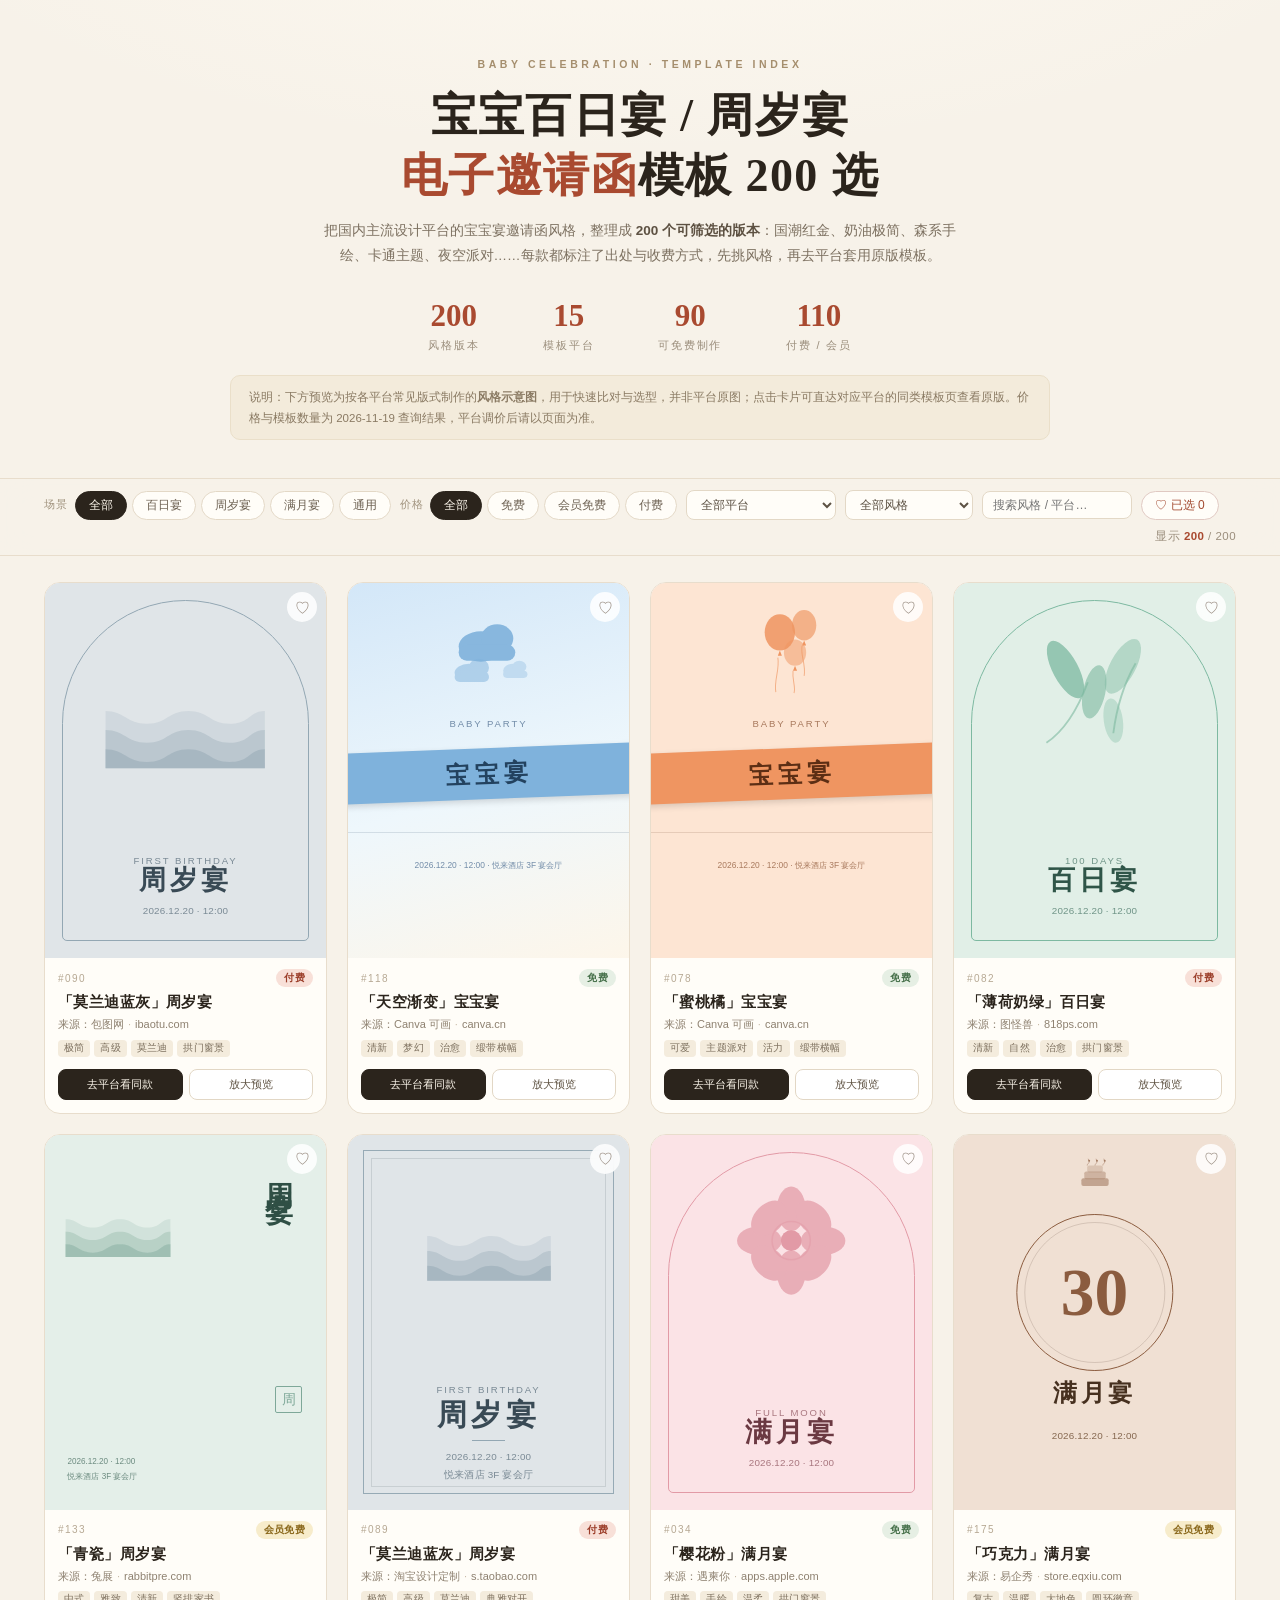
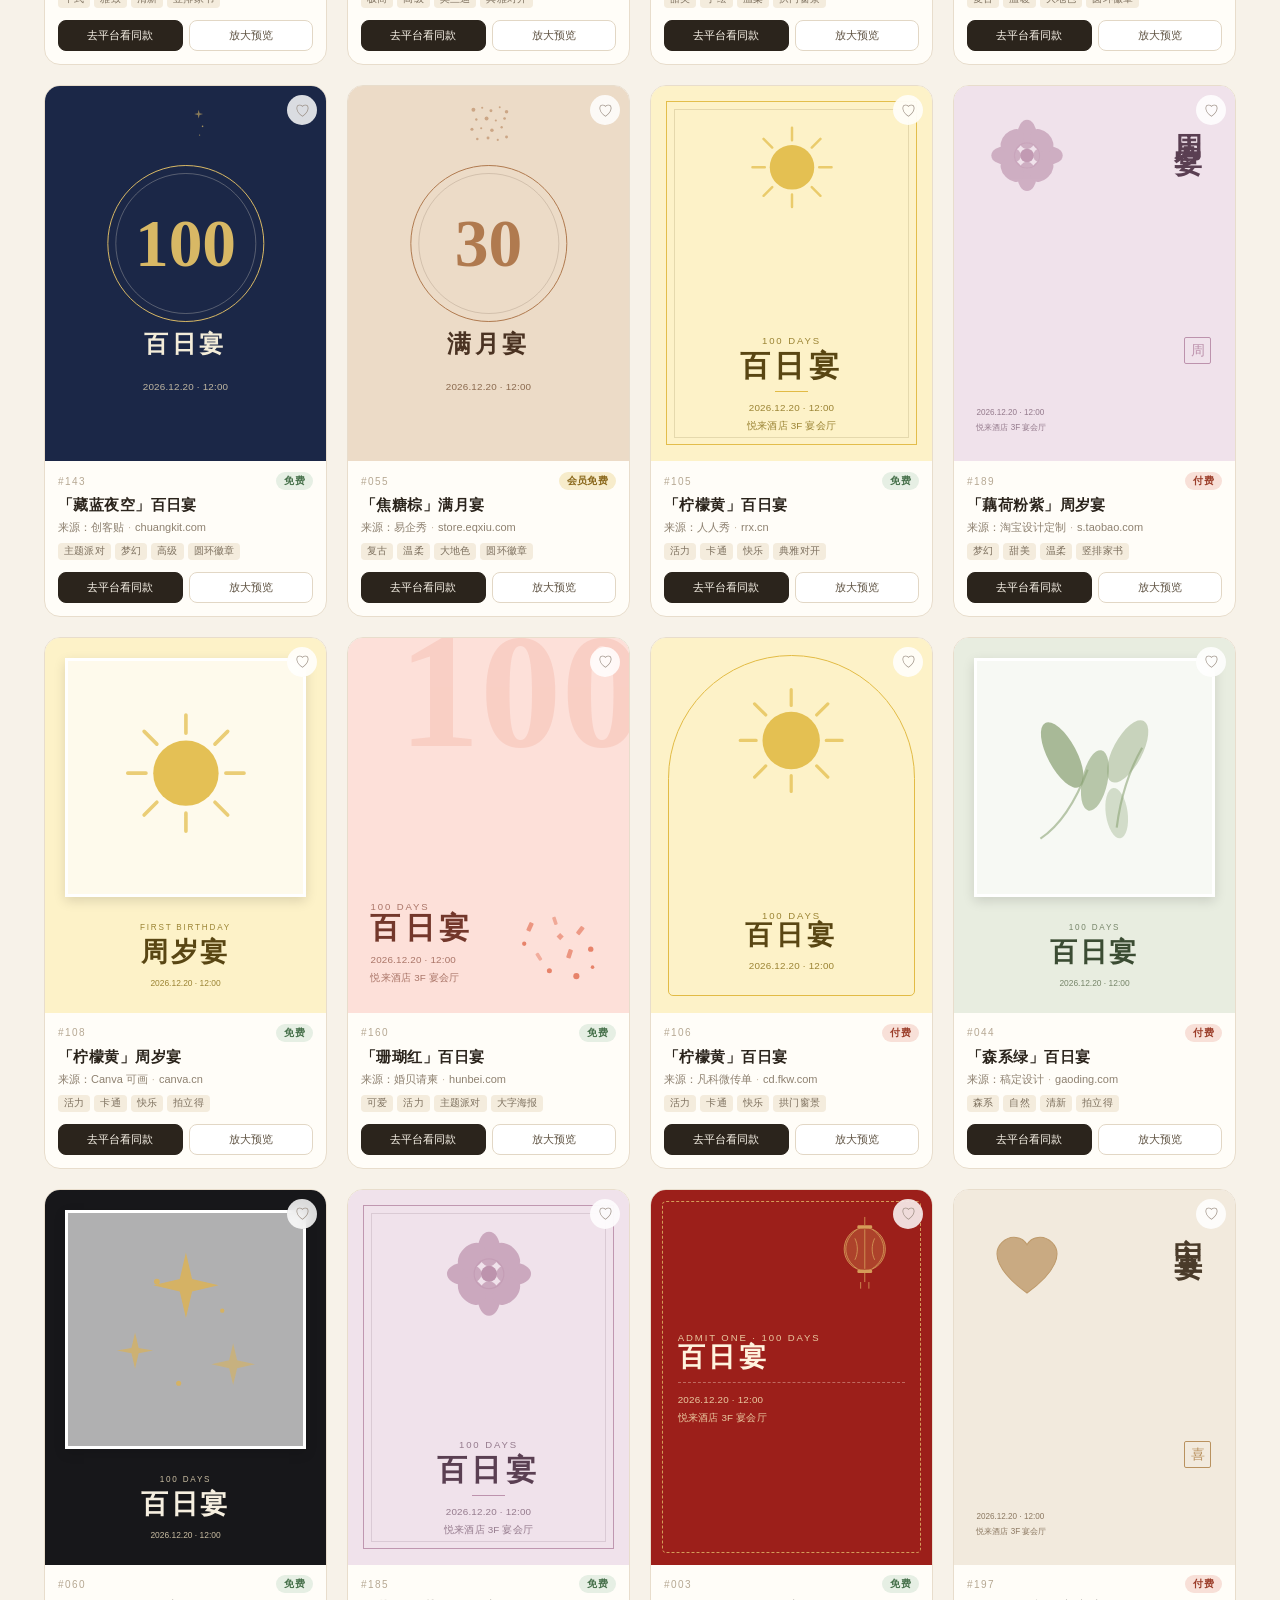
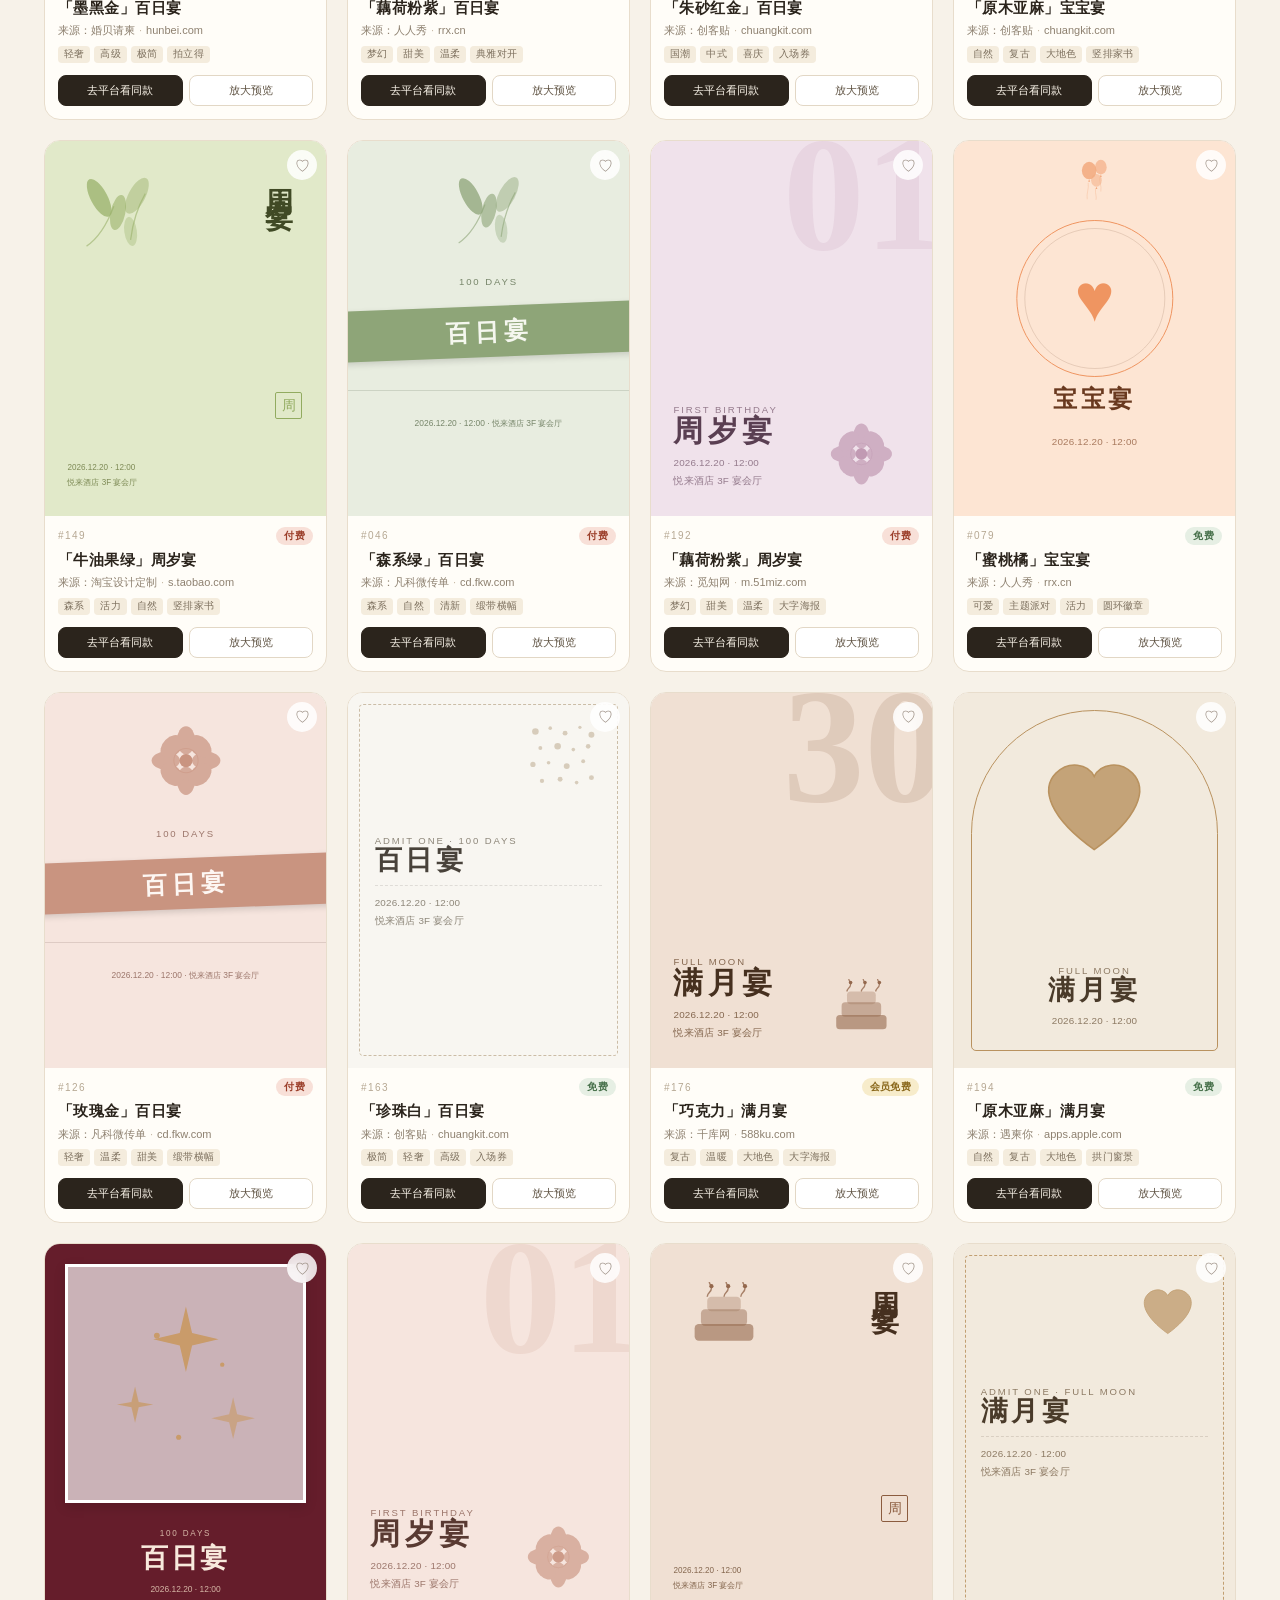
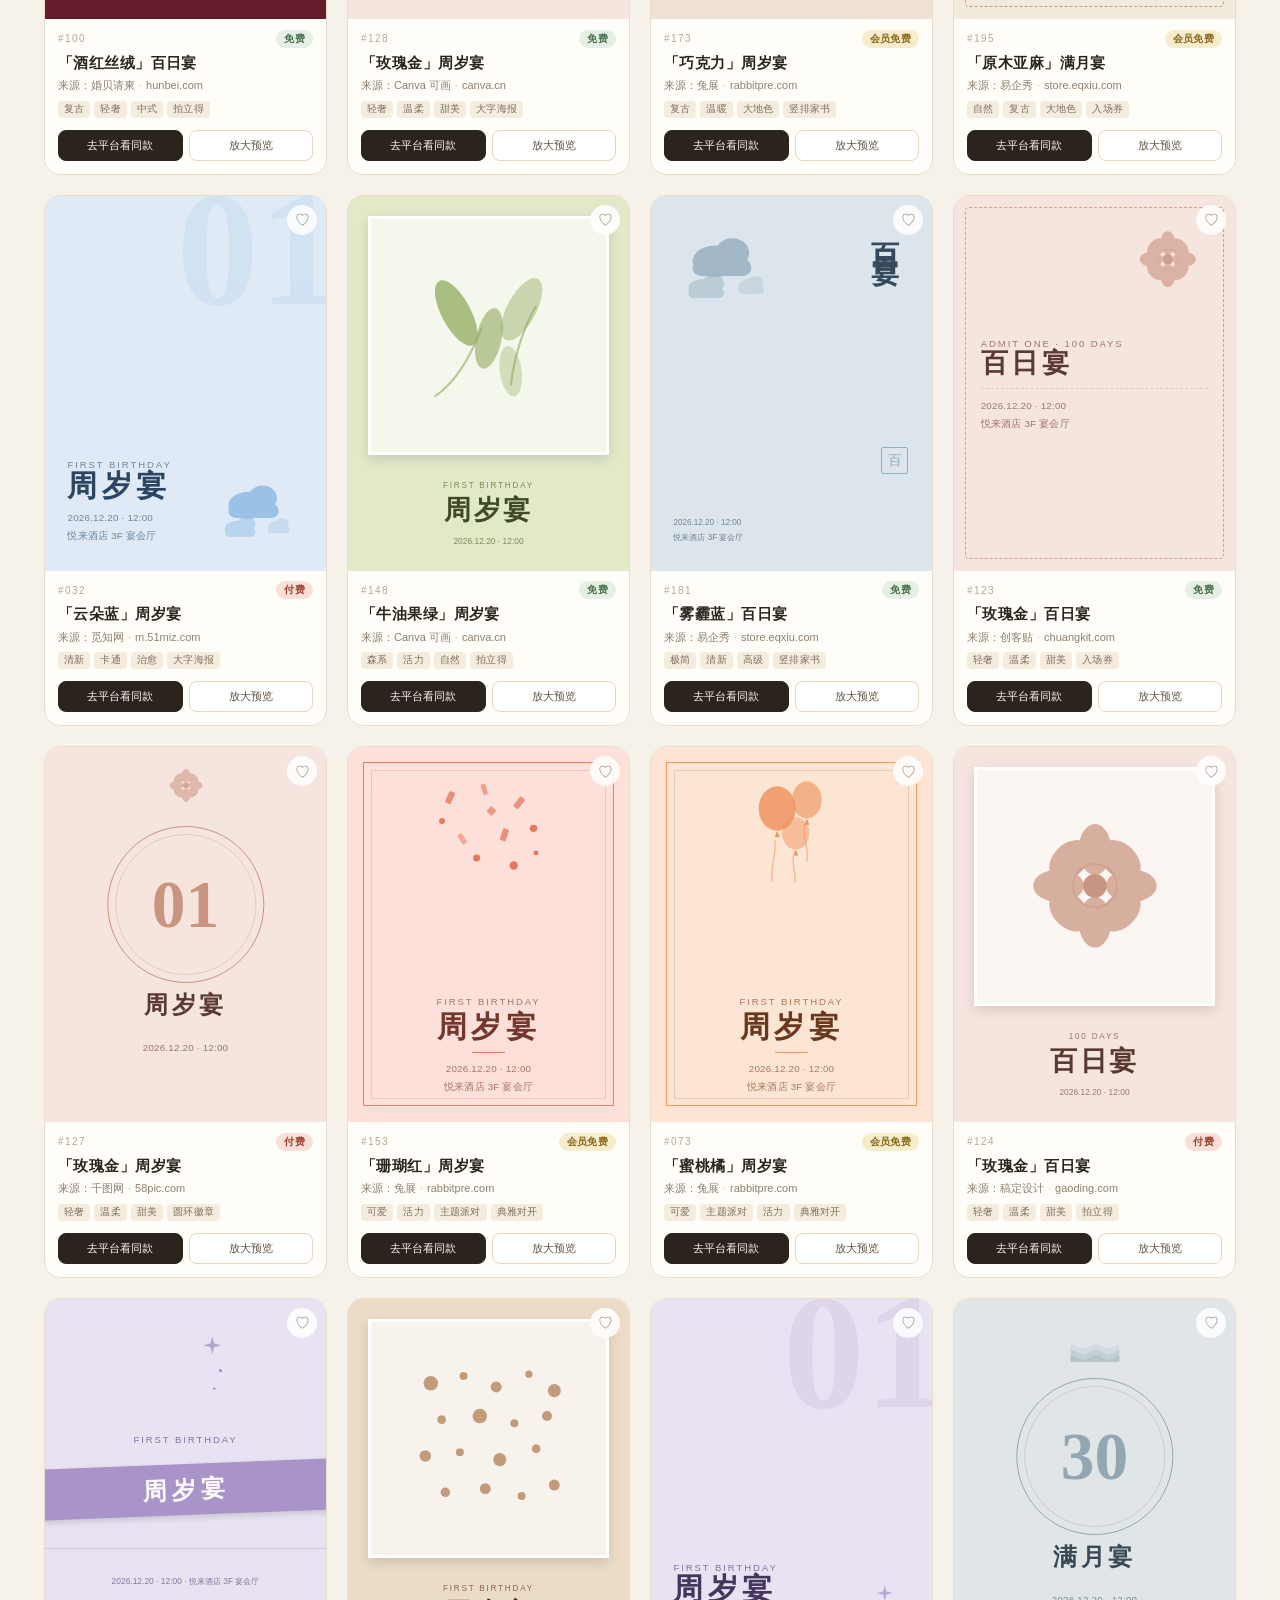
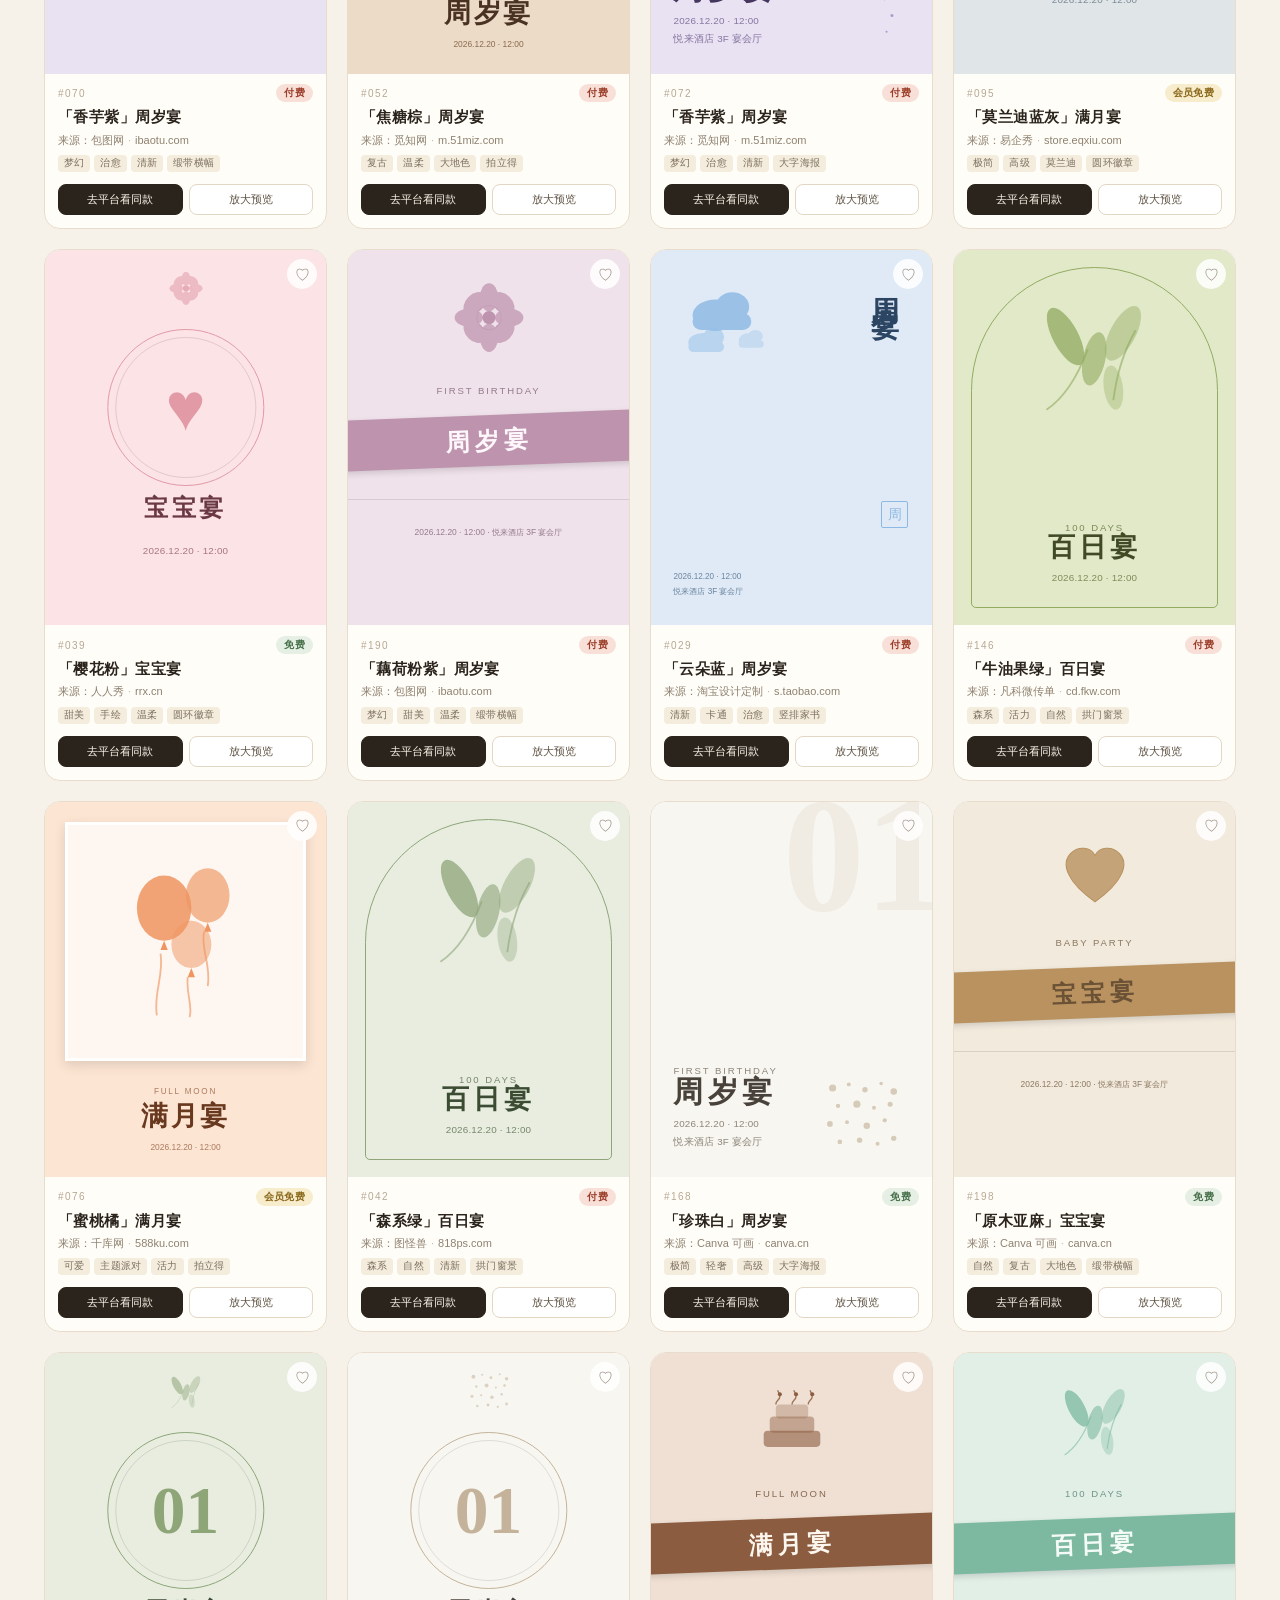
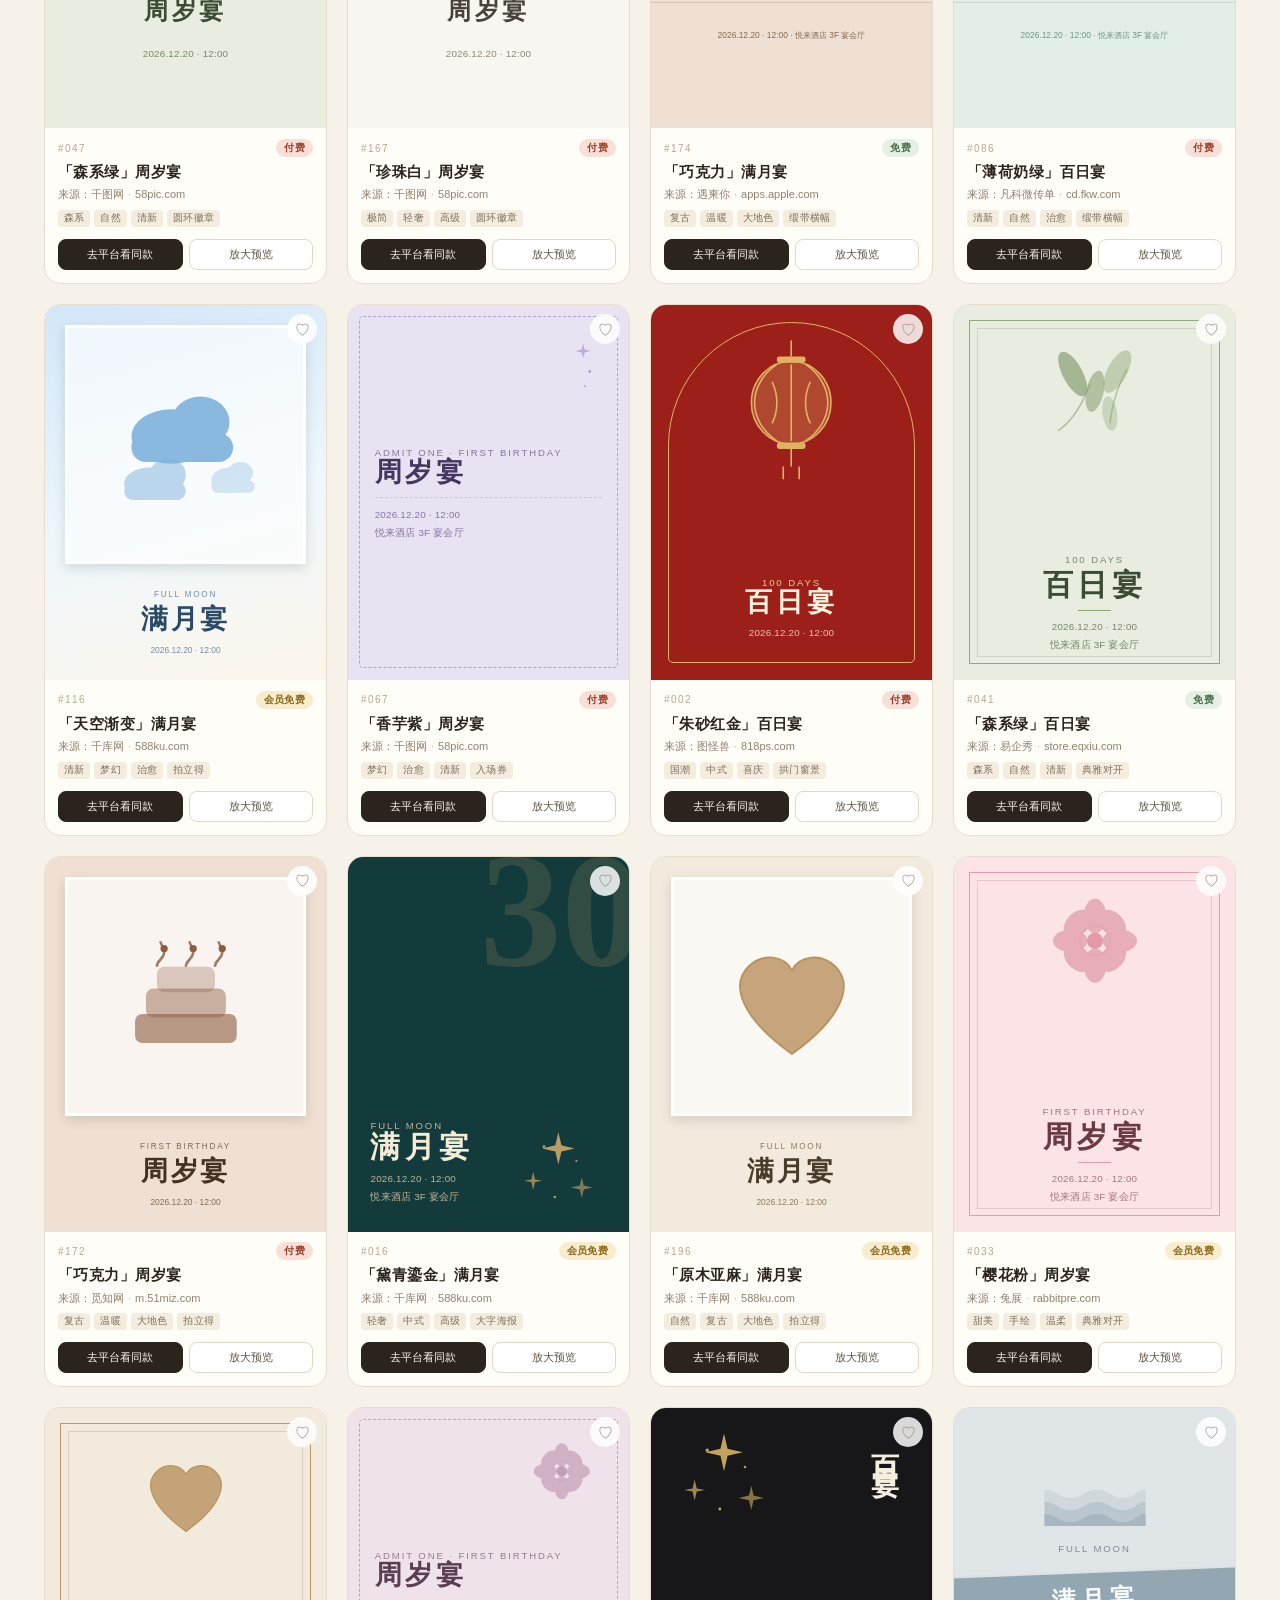
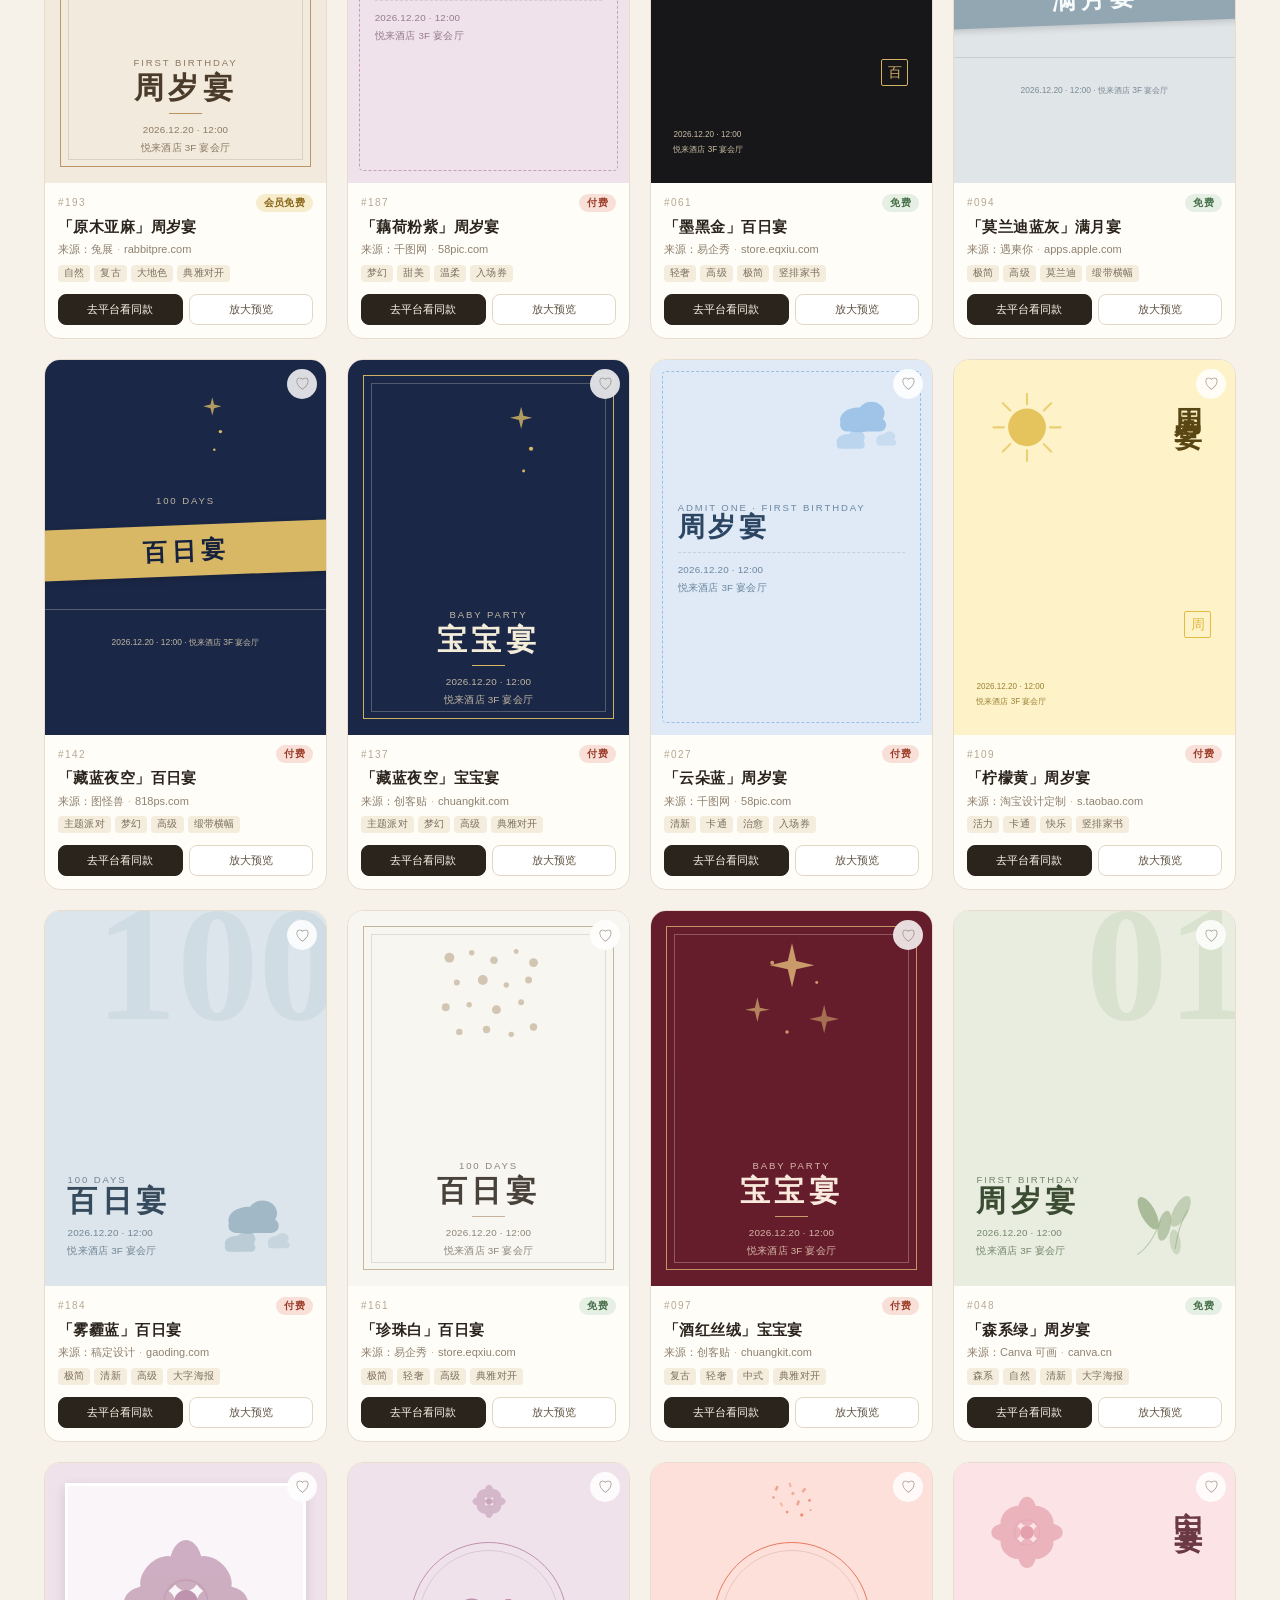
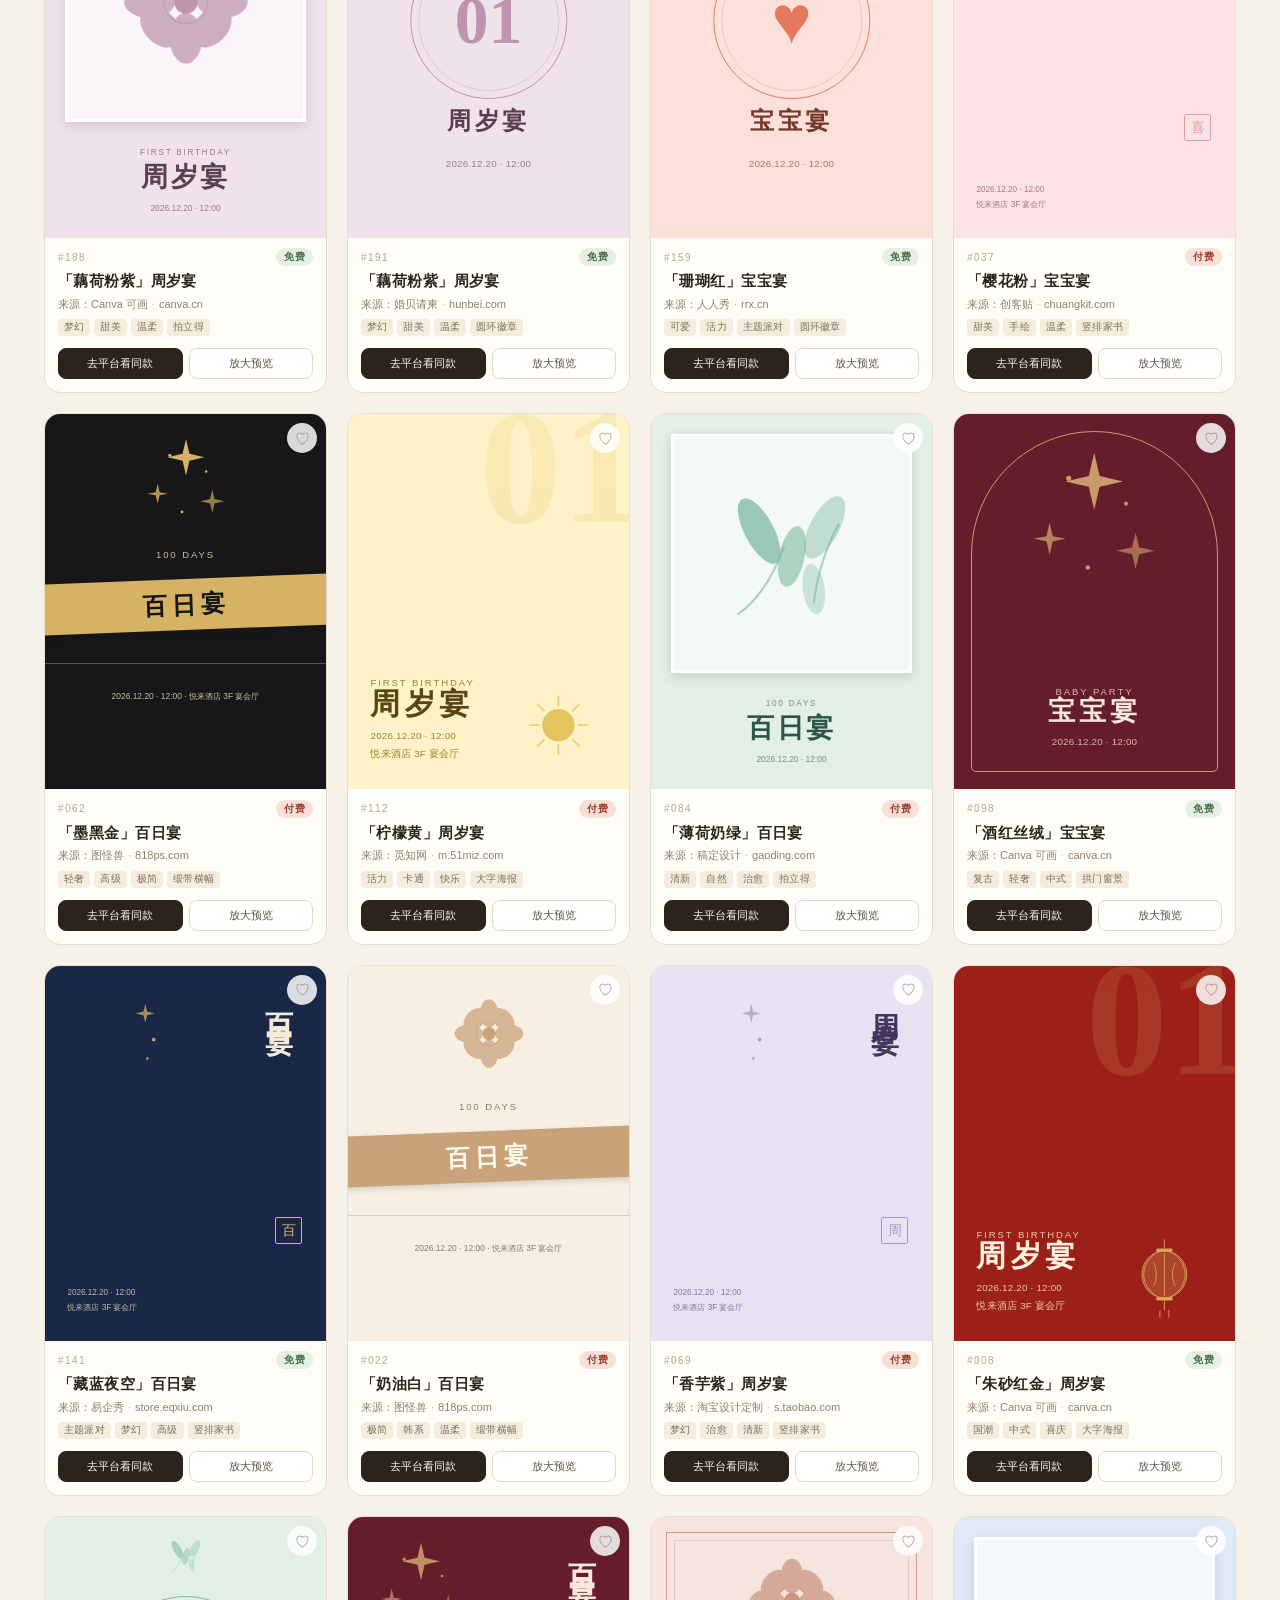
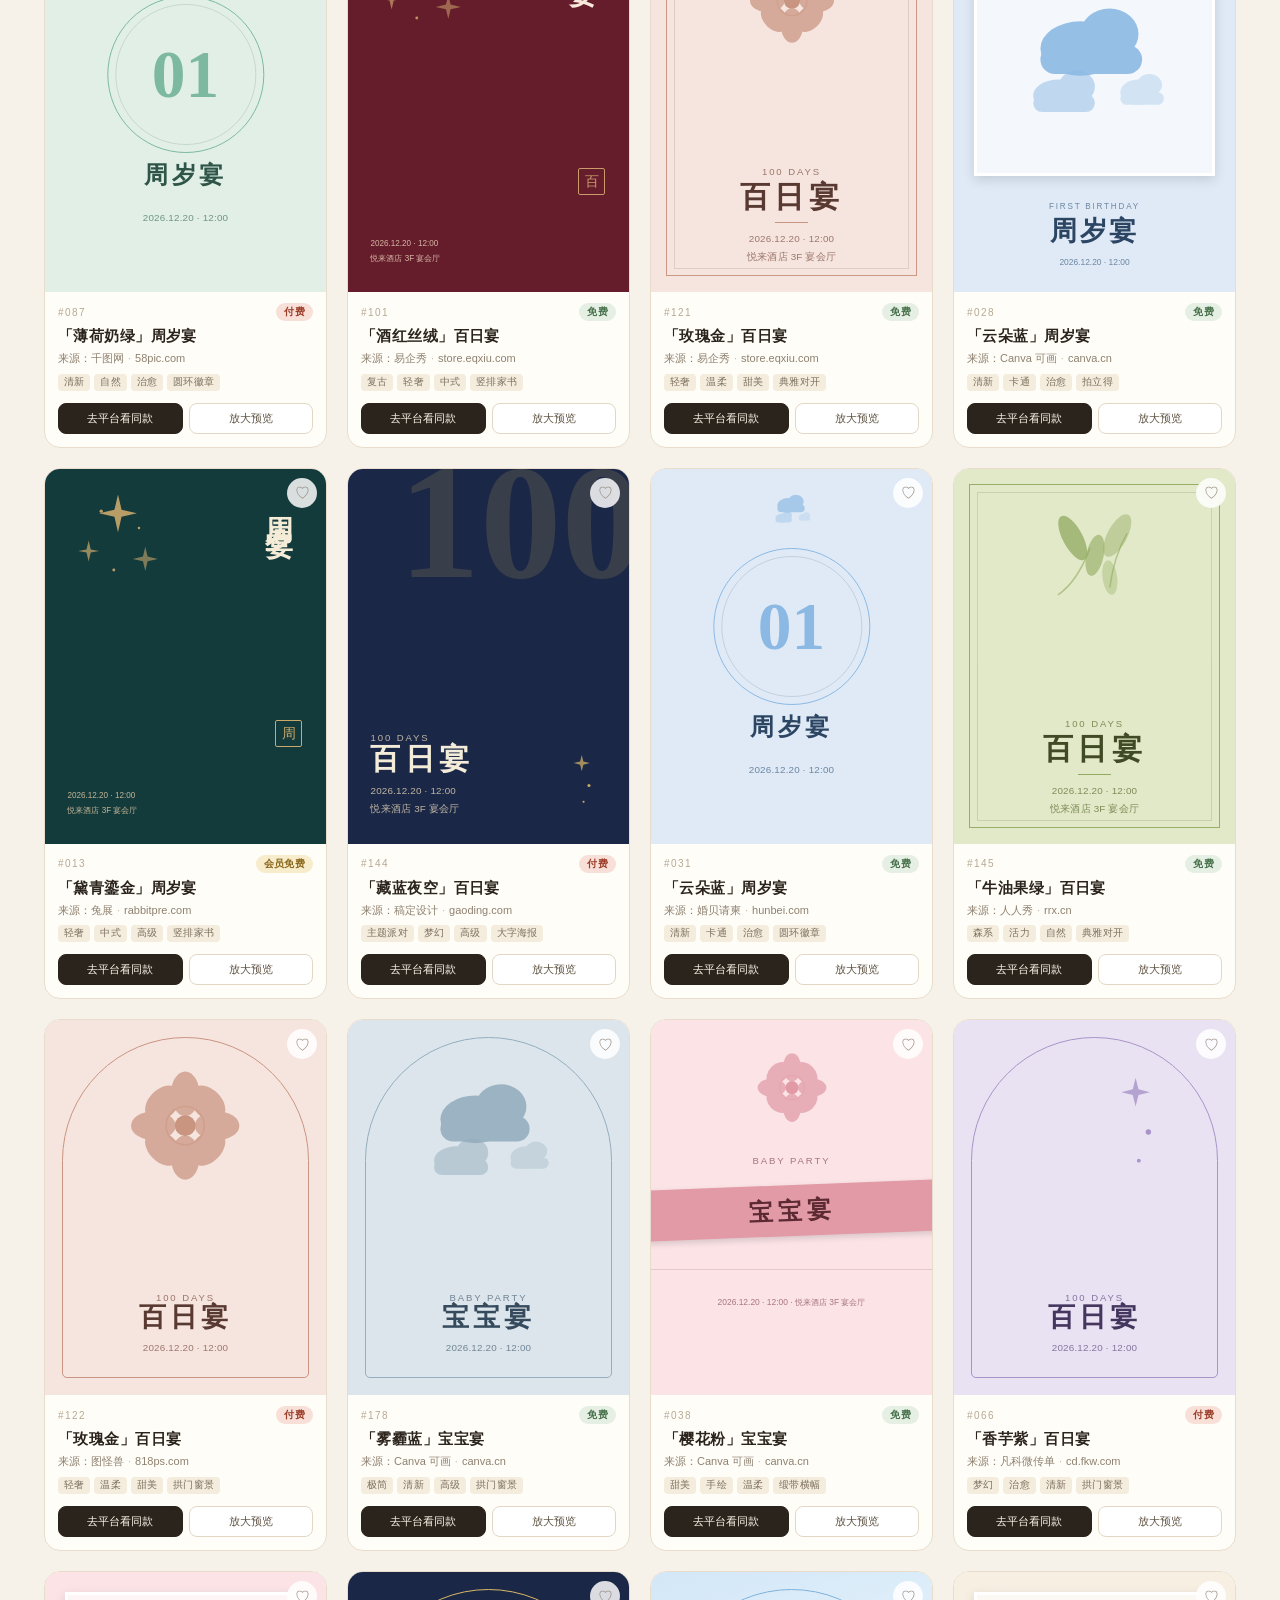
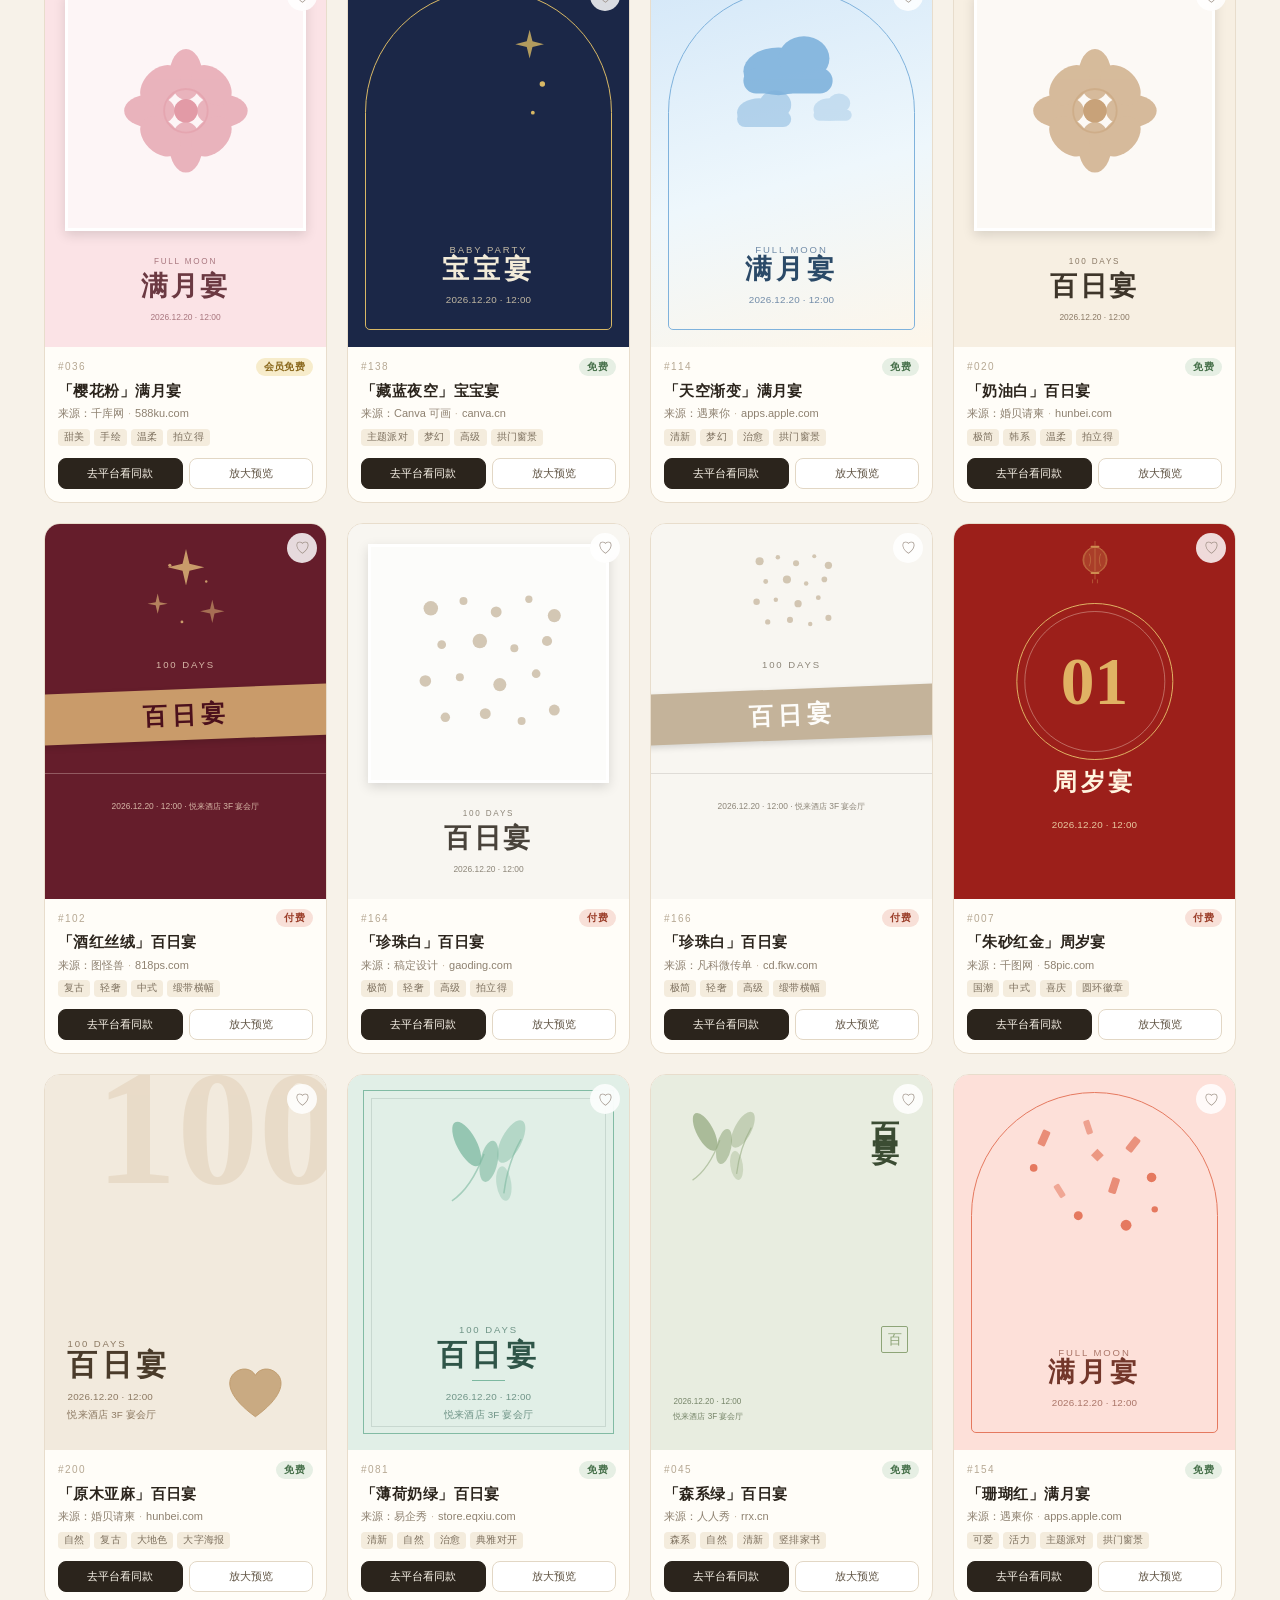
==== commit 5d420cd5: "feat: update workspace Co-authored-by: traeagent <traeagent@users.noreply.github.com>" ====
--- a/baby-invitation-gallery.html
+++ b/baby-invitation-gallery.html
@@ -396,6 +396,11 @@
   var SEQ = ['hunbei','eqxiuFree','tuguai','chuangkit','gaoding','rrx','fkw','qiantu','canva','taobao',
              'baotu','hunbei','mizhi','tuzhan','yujianni','eqxiuMem','qianku','chuangkitPaid','canva','rrx'];
 
+  Object.keys(PLATFORMS).forEach(function(k){
+    try { PLATFORMS[k].domain = new URL(PLATFORMS[k].url).hostname.replace(/^www\./, ''); }
+    catch(err){ PLATFORMS[k].domain = ''; }
+  });
+
   /* ================= motifs ================= */
   function svg(inner){ return '<svg viewBox="0 0 100 100" xmlns="http://www.w3.org/2000/svg" preserveAspectRatio="xMidYMid meet">' + inner + '</svg>'; }
 
@@ -619,9 +624,9 @@
       '<div class="thumb">' + e.html + '</div>' +
       '<div class="cardbody">' +
         '<div class="rowline"><span class="idx">#' + String(e.id).padStart(3, '0') + '</span>' +
-        '<span class="price ' + e.platform.cls + '">' + e.platform.price + '</span></div>' +
+        '<span class="price ' + e.platform.cls + '" title="' + e.platform.note + '">' + e.platform.price + '</span></div>' +
         '<h3>' + e.title + '</h3>' +
-        '<div class="meta2"><span>' + e.platform.name + '</span><span class="dot">·</span><span>' + e.layout.label + '</span></div>' +
+        '<div class="meta2"><span class="src">来源：' + e.platform.name + '</span><span class="dot">·</span><span>' + e.platform.domain + '</span></div>' +
         '<div class="tags">' + e.tags.map(function(t){ return '<span class="tag">' + t + '</span>'; }).join('') + '</div>' +
         '<div class="actions"><a href="' + e.platform.url + '" target="_blank" rel="noopener">去平台看同款</a>' +
         '<button class="zoom">放大预览</button></div>' +
